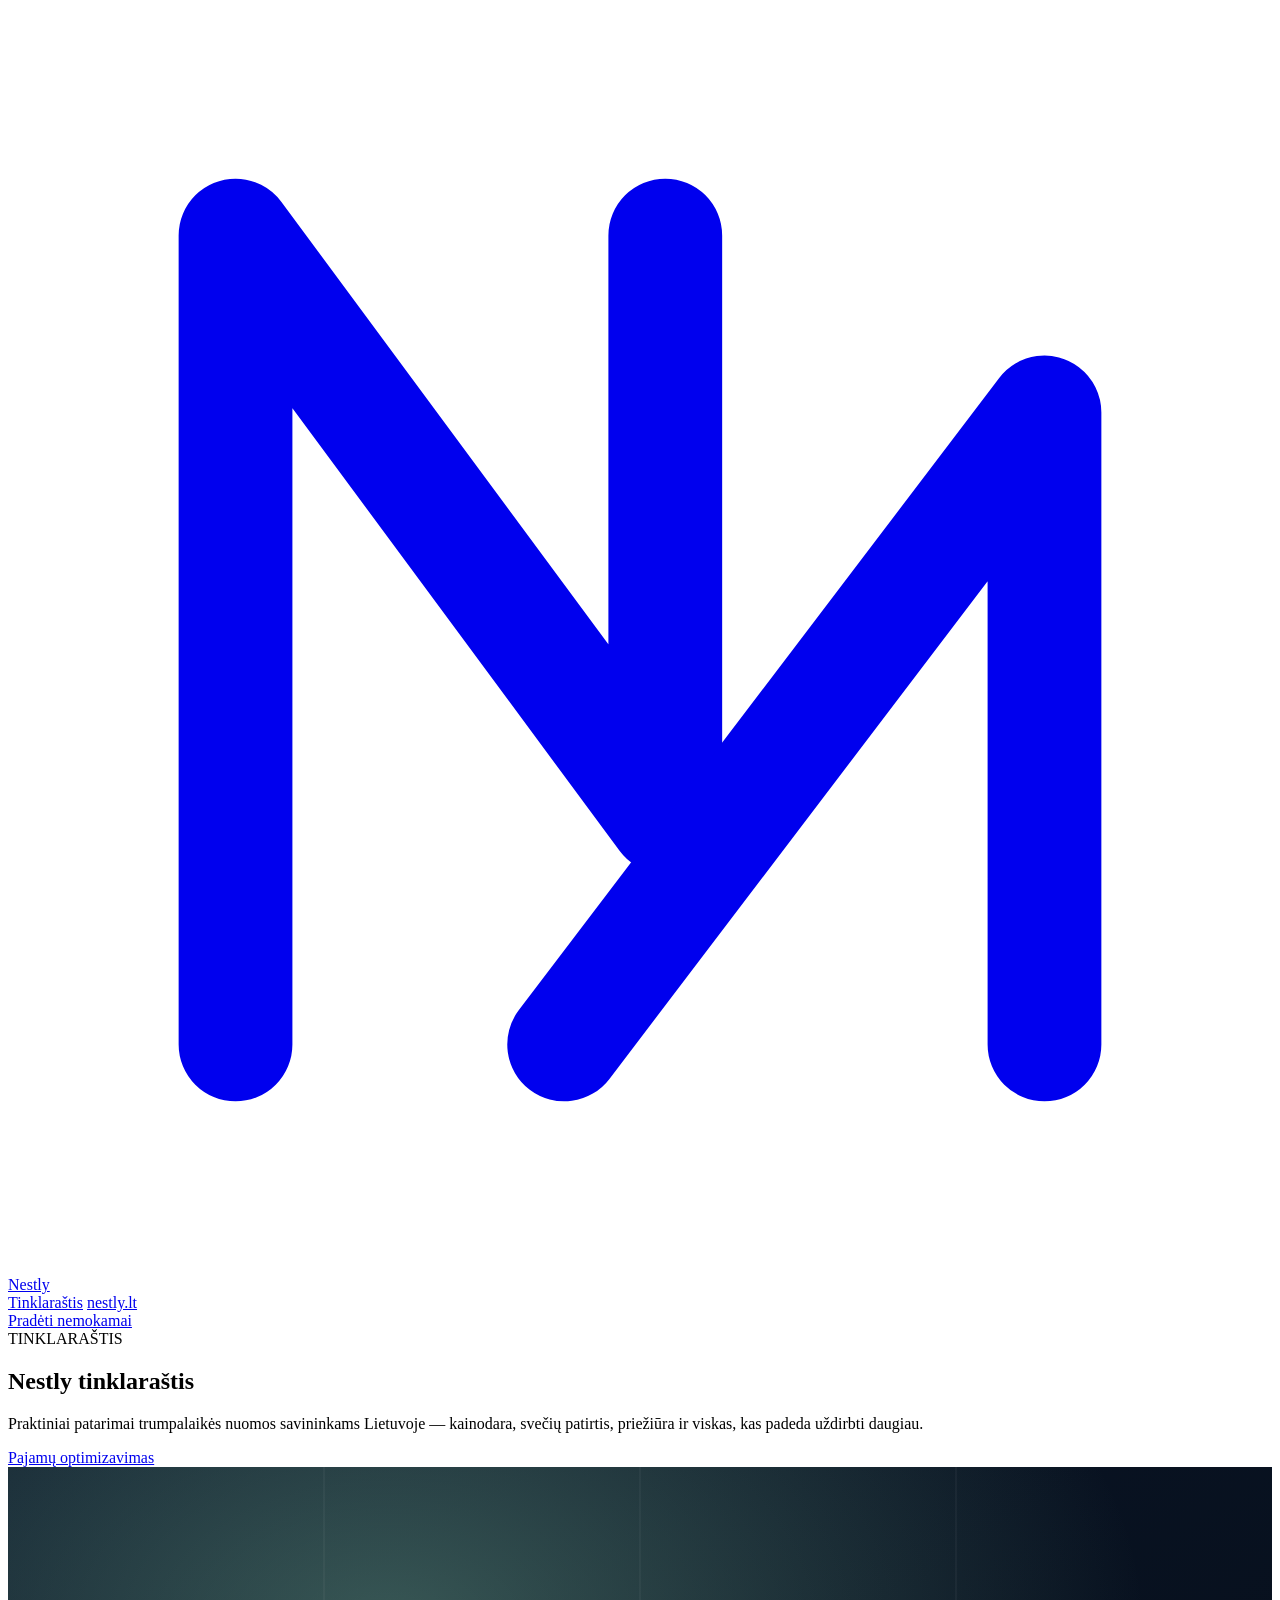
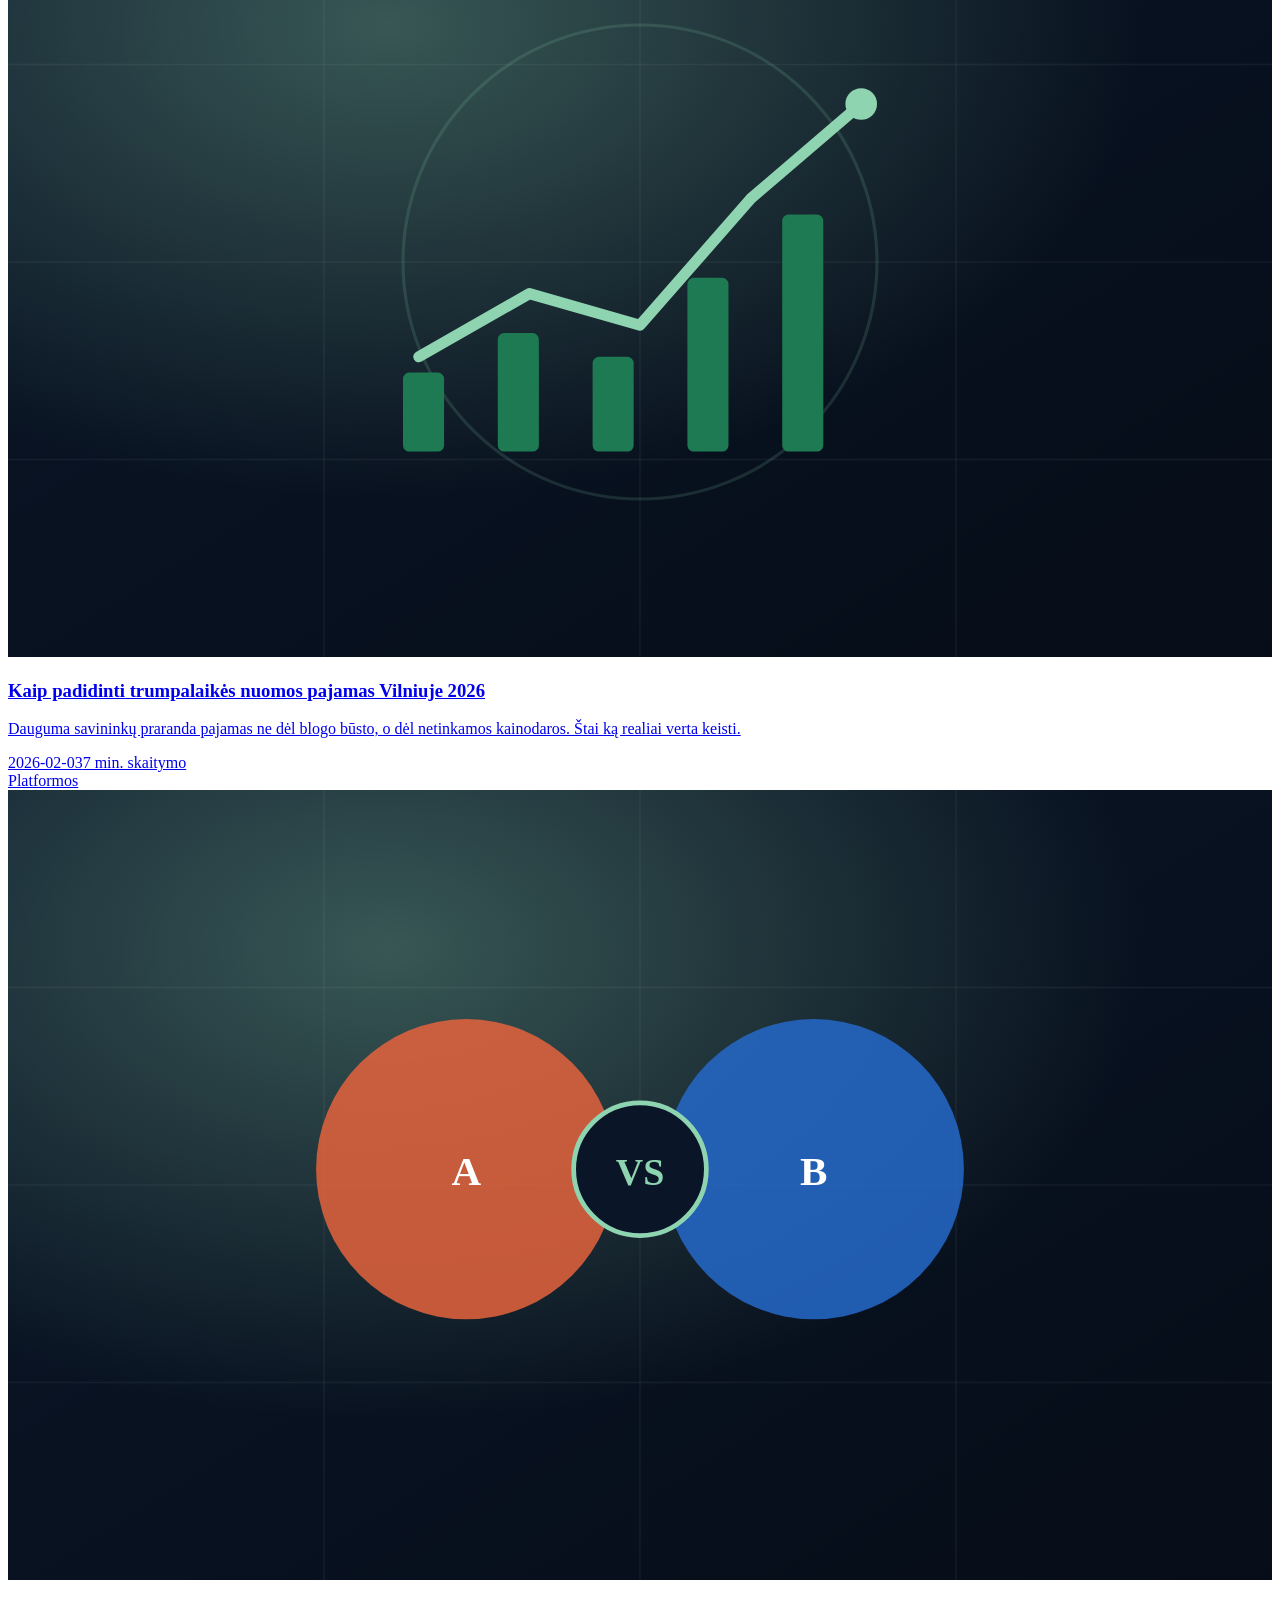
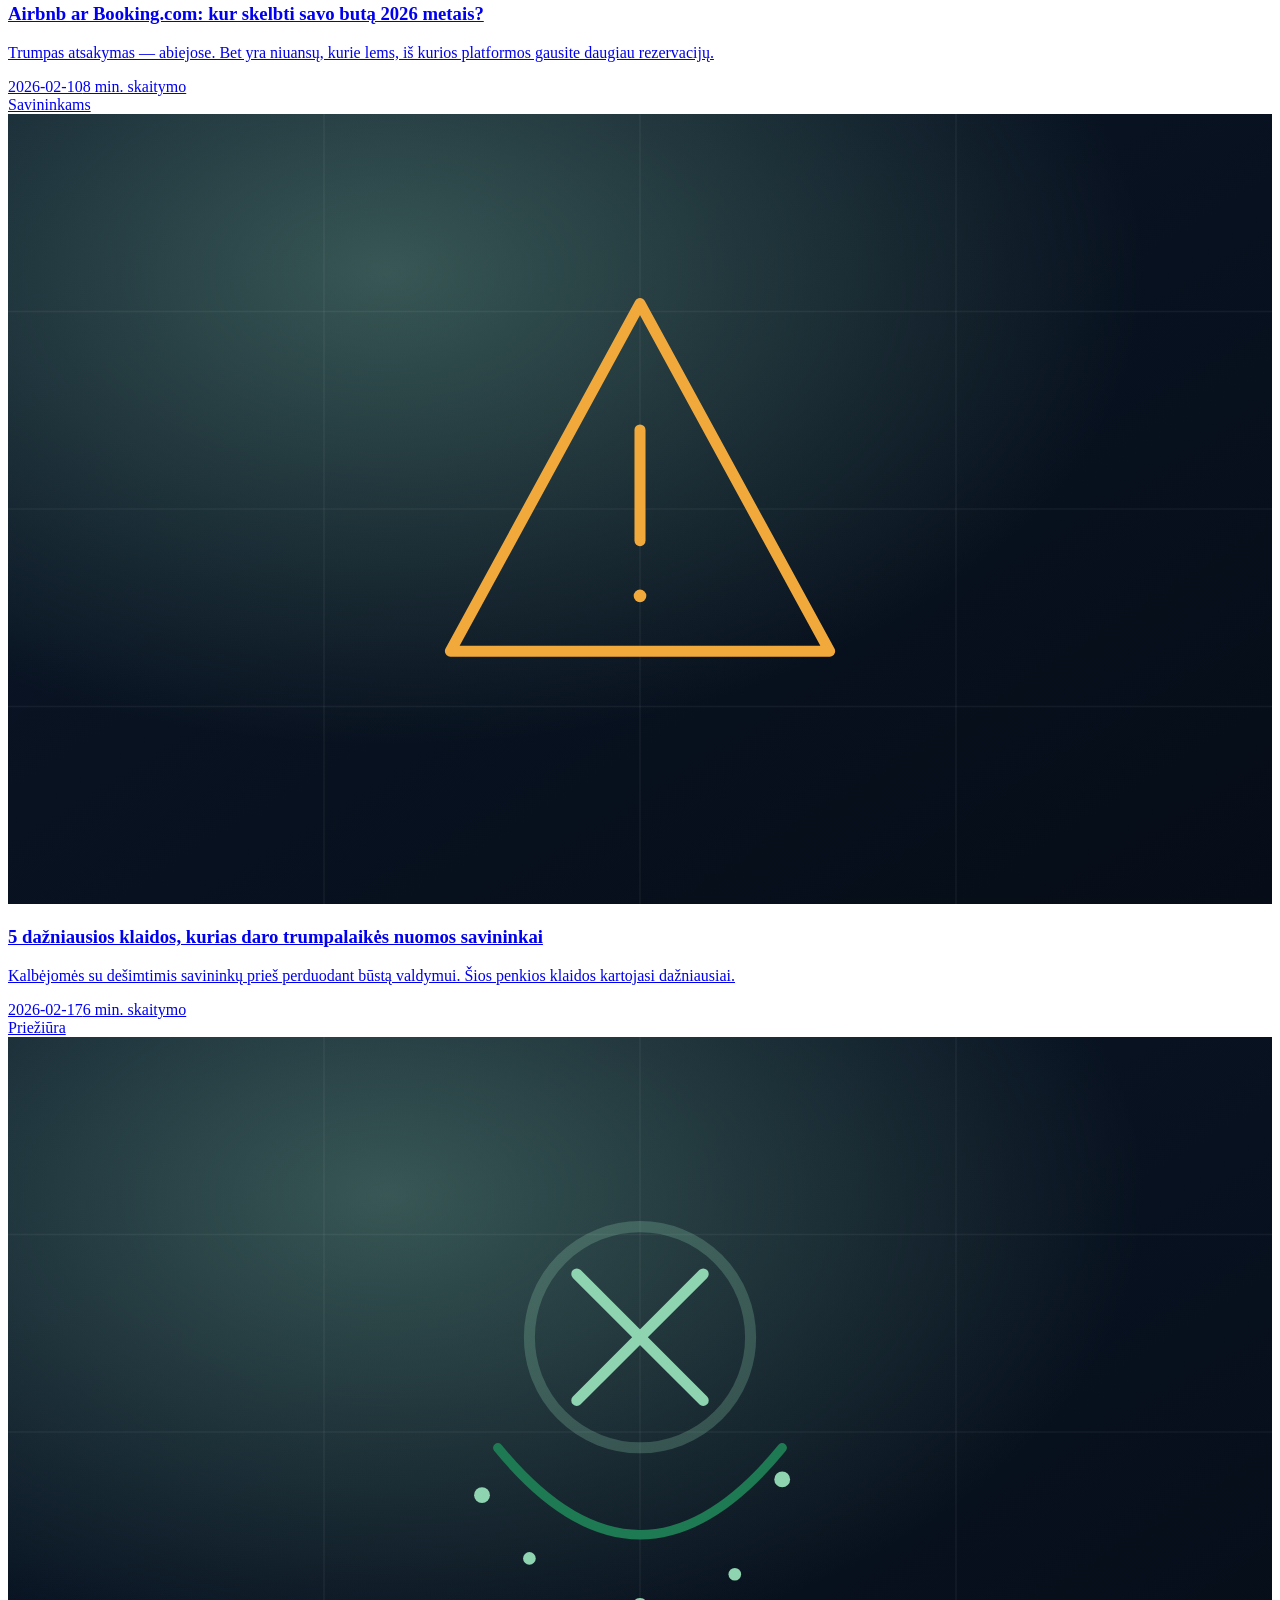
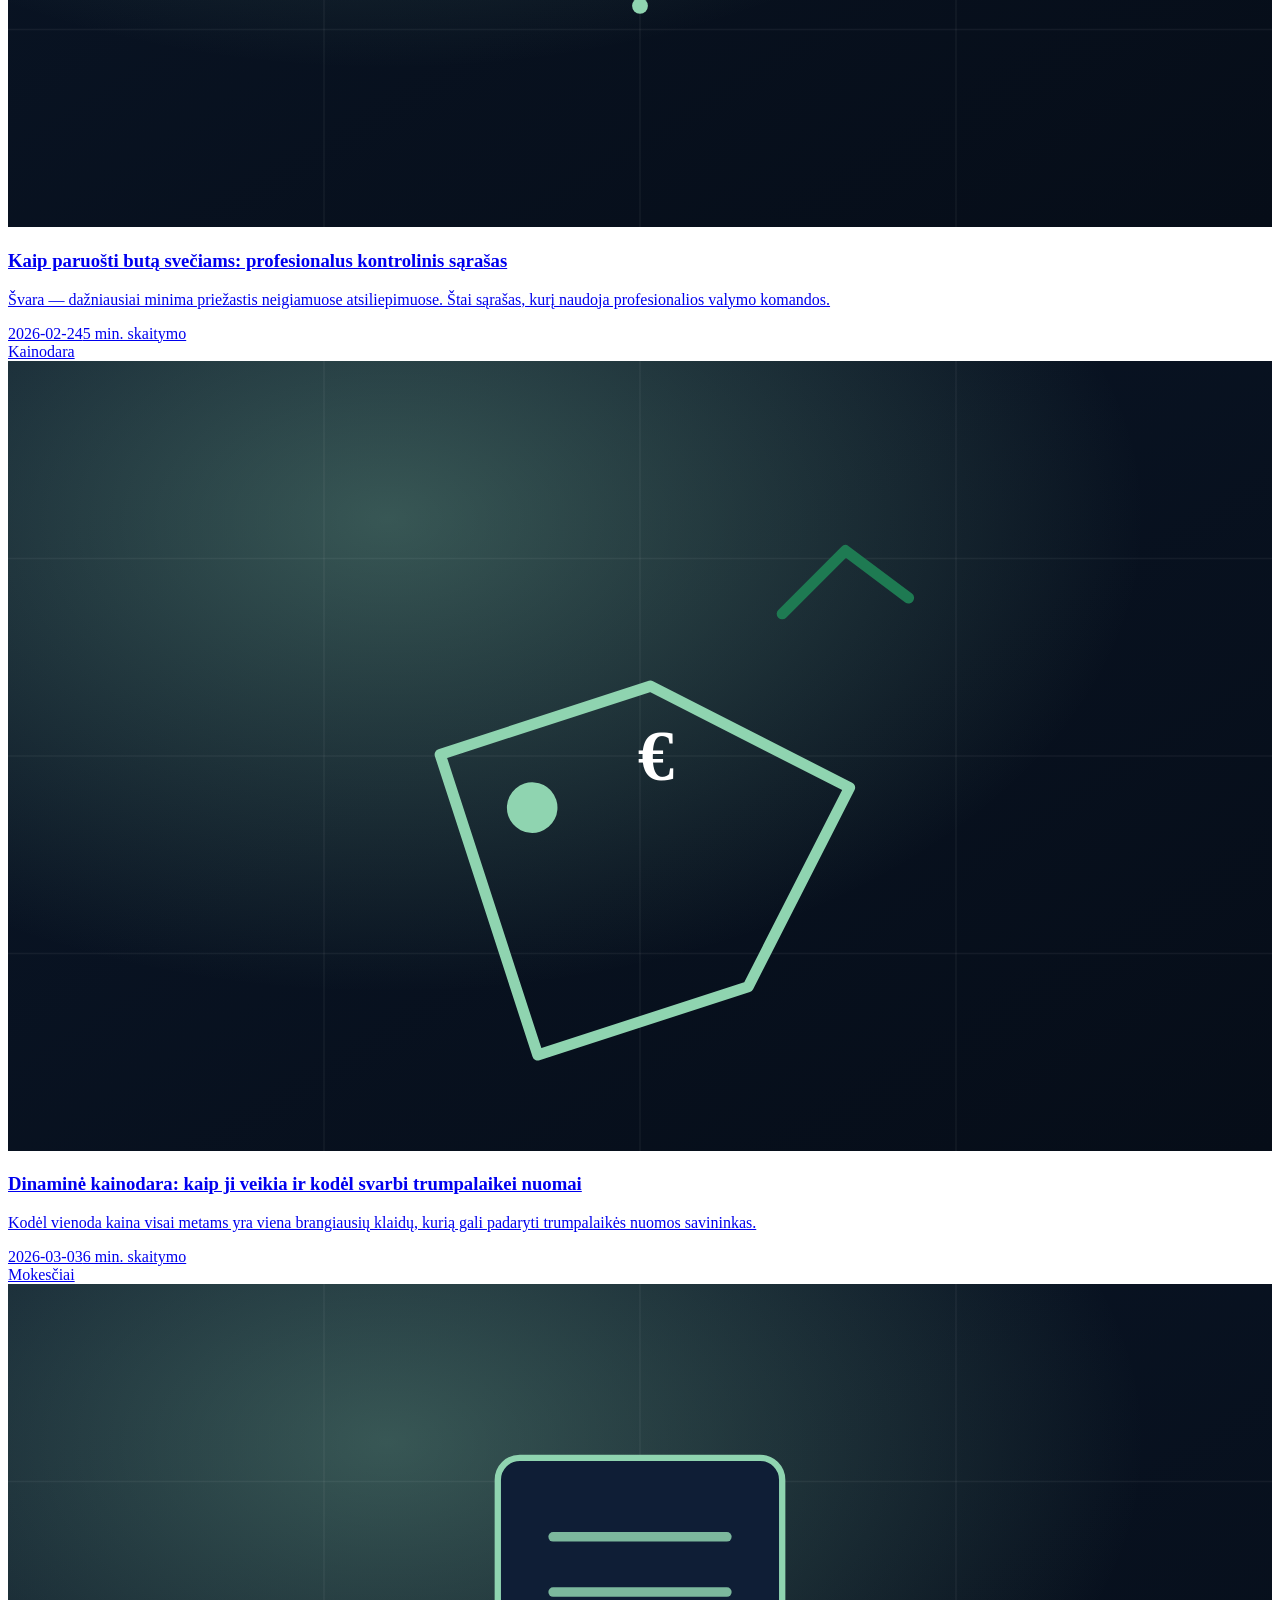
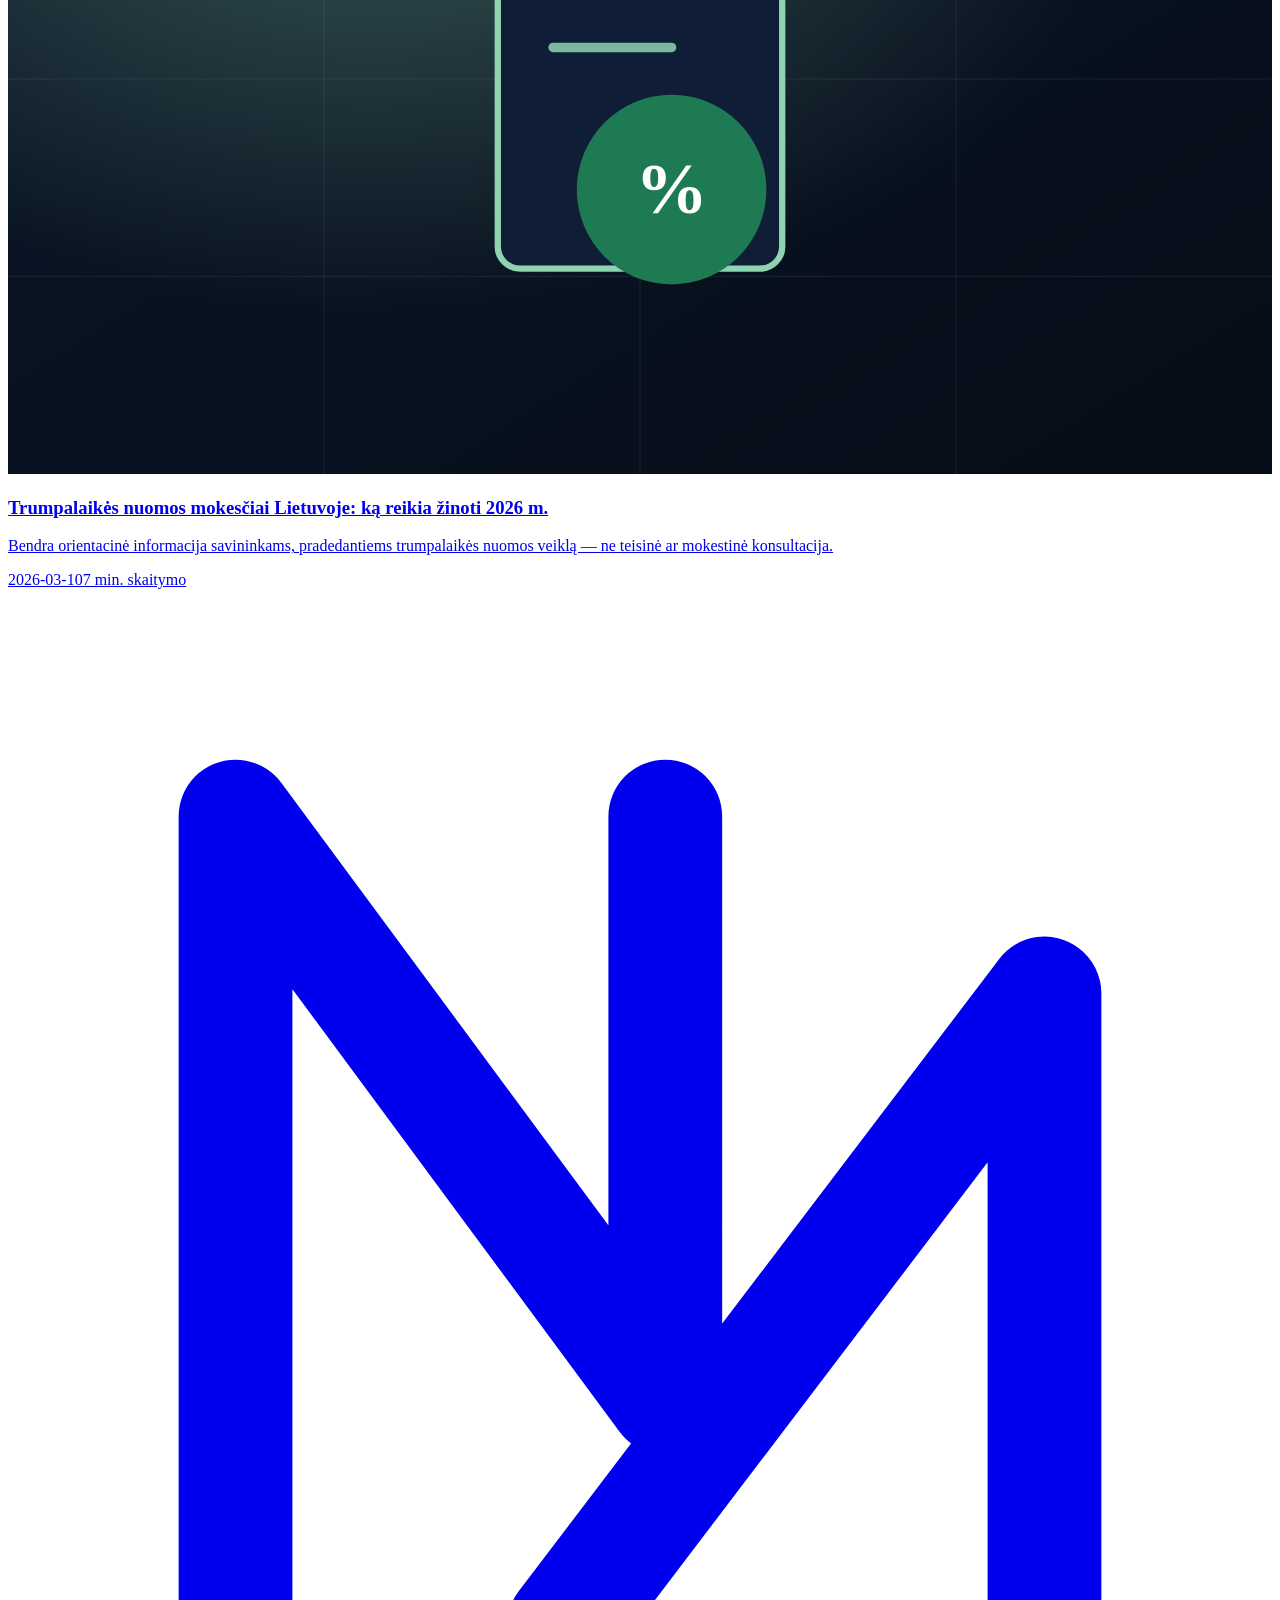
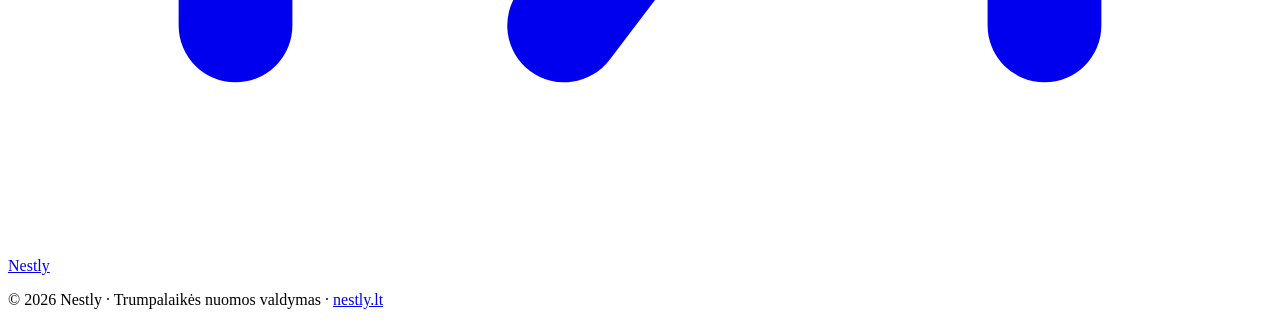
==== index.html @ 16876697 "Add files via upload" ====
<!DOCTYPE html>
<html lang="lt">
<head>
<meta charset="UTF-8">
<meta name="viewport" content="width=device-width, initial-scale=1.0">
<title>Nestly tinklaraštis — trumpalaikės nuomos valdymo patarimai</title>
<meta name="description" content="Praktiniai straipsniai apie trumpalaikės nuomos valdymą, kainodarą, svečių patirtį ir priežiūrą Lietuvoje.">
<link rel="canonical" href="https://nestly.lt/blog/">
<meta property="og:title" content="Nestly tinklaraštis — trumpalaikės nuomos valdymo patarimai">
<meta property="og:description" content="Praktiniai straipsniai apie trumpalaikės nuomos valdymą, kainodarą, svečių patirtį ir priežiūrą Lietuvoje.">
<meta property="og:type" content="article">
<link rel="preconnect" href="https://fonts.googleapis.com"><link href="https://fonts.googleapis.com/css2?family=Newsreader:ital,opsz,wght@0,6..72,400;0,6..72,500;0,6..72,600;0,6..72,700;1,6..72,500&family=Inter:wght@400;500;600;700;800&family=JetBrains+Mono:wght@500;600&display=swap" rel="stylesheet">
<link rel="stylesheet" href="assets/style.css">

</head>
<body>
<header id="siteHeader">
  <nav class="wrap">
    <a class="logo" href="index.html"><svg viewBox="0 0 100 100" xmlns="http://www.w3.org/2000/svg"><polyline points="18,82 18,18 52,64 52,18" fill="none" stroke="currentColor" stroke-width="9" stroke-linejoin="round" stroke-linecap="round"/><polyline points="44,82 82,32 82,82" fill="none" stroke="currentColor" stroke-width="9" stroke-linejoin="round" stroke-linecap="round"/></svg>Nestly</a>
    <div class="nav-links">
      <a href="index.html">Tinklaraštis</a>
      <a href="https://nestly.lt">nestly.lt</a>
    </div>
    <a class="btn btn-primary" href="https://nestly.lt">Pradėti nemokamai</a>
  </nav>
</header>

<section class="blog-hero">
  <div class="blob blob1"></div><div class="blob blob2"></div>
  <div class="wrap">
    <div class="eyebrow" style="justify-content:center;">TINKLARAŠTIS</div>
    <h1>Nestly tinklaraštis</h1>
    <p>Praktiniai patarimai trumpalaikės nuomos savininkams Lietuvoje — kainodara, svečių patirtis, priežiūra ir viskas, kas padeda uždirbti daugiau.</p>
  </div>
</section>
<section class="grid-section">
  <div class="wrap">
    <div class="blog-grid">
      <a class="card" href="articles/kaip-padidinti-nuomos-pajamas.html">
  <div class="thumb"><span class="cat">Pajamų optimizavimas</span><svg viewBox="0 0 800 500" xmlns="http://www.w3.org/2000/svg" preserveAspectRatio="xMidYMid slice">
  <defs>
    <linearGradient id="bg" x1="0" y1="0" x2="1" y2="1">
      <stop offset="0%" stop-color="#0A1628"/><stop offset="100%" stop-color="#060D18"/>
    </linearGradient>
    <radialGradient id="glow" cx="30%" cy="20%" r="60%">
      <stop offset="0%" stop-color="#8FD4B0" stop-opacity="0.35"/>
      <stop offset="100%" stop-color="#8FD4B0" stop-opacity="0"/>
    </radialGradient>
  </defs>
  <rect width="800" height="500" fill="url(#bg)"/>
  <rect width="800" height="500" fill="url(#glow)"/>
  <g stroke="#ffffff" stroke-opacity="0.05">
    <line x1="0" y1="125" x2="800" y2="125"/><line x1="0" y1="250" x2="800" y2="250"/><line x1="0" y1="375" x2="800" y2="375"/>
    <line x1="200" y1="0" x2="200" y2="500"/><line x1="400" y1="0" x2="400" y2="500"/><line x1="600" y1="0" x2="600" y2="500"/>
  </g>
  <g transform="translate(400,250)">
    
<circle r="150" fill="none" stroke="#8FD4B0" stroke-opacity="0.15" stroke-width="2"/>
<polyline points="-140,60 -70,20 0,40 70,-40 140,-100" fill="none" stroke="#8FD4B0" stroke-width="7" stroke-linecap="round" stroke-linejoin="round"/>
<circle cx="140" cy="-100" r="10" fill="#8FD4B0"/>
<g fill="#1E7A52">
  <rect x="-150" y="70" width="26" height="50" rx="4"/>
  <rect x="-90" y="45" width="26" height="75" rx="4"/>
  <rect x="-30" y="60" width="26" height="60" rx="4"/>
  <rect x="30" y="10" width="26" height="110" rx="4"/>
  <rect x="90" y="-30" width="26" height="150" rx="4"/>
</g>

  </g>
</svg></div>
  <div class="body">
    <h3>Kaip padidinti trumpalaikės nuomos pajamas Vilniuje 2026</h3>
    <p>Dauguma savininkų praranda pajamas ne dėl blogo būsto, o dėl netinkamos kainodaros. Štai ką realiai verta keisti.</p>
    <div class="meta"><span>2026-02-03</span><span class="dot"></span><span>7 min. skaitymo</span></div>
  </div>
</a>
<a class="card" href="articles/airbnb-vs-booking-com.html">
  <div class="thumb"><span class="cat">Platformos</span><svg viewBox="0 0 800 500" xmlns="http://www.w3.org/2000/svg" preserveAspectRatio="xMidYMid slice">
  <defs>
    <linearGradient id="bg" x1="0" y1="0" x2="1" y2="1">
      <stop offset="0%" stop-color="#0A1628"/><stop offset="100%" stop-color="#060D18"/>
    </linearGradient>
    <radialGradient id="glow" cx="30%" cy="20%" r="60%">
      <stop offset="0%" stop-color="#8FD4B0" stop-opacity="0.35"/>
      <stop offset="100%" stop-color="#8FD4B0" stop-opacity="0"/>
    </radialGradient>
  </defs>
  <rect width="800" height="500" fill="url(#bg)"/>
  <rect width="800" height="500" fill="url(#glow)"/>
  <g stroke="#ffffff" stroke-opacity="0.05">
    <line x1="0" y1="125" x2="800" y2="125"/><line x1="0" y1="250" x2="800" y2="250"/><line x1="0" y1="375" x2="800" y2="375"/>
    <line x1="200" y1="0" x2="200" y2="500"/><line x1="400" y1="0" x2="400" y2="500"/><line x1="600" y1="0" x2="600" y2="500"/>
  </g>
  <g transform="translate(400,250)">
    
<circle cx="-110" cy="-10" r="95" fill="#E4633D" opacity="0.85"/>
<circle cx="110" cy="-10" r="95" fill="#2569C9" opacity="0.85"/>
<circle cx="0" cy="-10" r="42" fill="#0A1628" stroke="#8FD4B0" stroke-width="3"/>
<text x="0" y="0" text-anchor="middle" font-family="Georgia,serif" font-size="24" font-weight="700" fill="#8FD4B0">VS</text>
<text x="-110" y="0" text-anchor="middle" font-family="Georgia,serif" font-size="26" font-weight="700" fill="#fff">A</text>
<text x="110" y="0" text-anchor="middle" font-family="Georgia,serif" font-size="26" font-weight="700" fill="#fff">B</text>

  </g>
</svg></div>
  <div class="body">
    <h3>Airbnb ar Booking.com: kur skelbti savo butą 2026 metais?</h3>
    <p>Trumpas atsakymas — abiejose. Bet yra niuansų, kurie lems, iš kurios platformos gausite daugiau rezervacijų.</p>
    <div class="meta"><span>2026-02-10</span><span class="dot"></span><span>8 min. skaitymo</span></div>
  </div>
</a>
<a class="card" href="articles/5-klaidos-savininkams.html">
  <div class="thumb"><span class="cat">Savininkams</span><svg viewBox="0 0 800 500" xmlns="http://www.w3.org/2000/svg" preserveAspectRatio="xMidYMid slice">
  <defs>
    <linearGradient id="bg" x1="0" y1="0" x2="1" y2="1">
      <stop offset="0%" stop-color="#0A1628"/><stop offset="100%" stop-color="#060D18"/>
    </linearGradient>
    <radialGradient id="glow" cx="30%" cy="20%" r="60%">
      <stop offset="0%" stop-color="#8FD4B0" stop-opacity="0.35"/>
      <stop offset="100%" stop-color="#8FD4B0" stop-opacity="0"/>
    </radialGradient>
  </defs>
  <rect width="800" height="500" fill="url(#bg)"/>
  <rect width="800" height="500" fill="url(#glow)"/>
  <g stroke="#ffffff" stroke-opacity="0.05">
    <line x1="0" y1="125" x2="800" y2="125"/><line x1="0" y1="250" x2="800" y2="250"/><line x1="0" y1="375" x2="800" y2="375"/>
    <line x1="200" y1="0" x2="200" y2="500"/><line x1="400" y1="0" x2="400" y2="500"/><line x1="600" y1="0" x2="600" y2="500"/>
  </g>
  <g transform="translate(400,250)">
    
<g fill="none" stroke="#F2A93B" stroke-width="7" stroke-linecap="round" stroke-linejoin="round">
  <path d="M0,-130 L120,90 L-120,90 Z"/>
  <line x1="0" y1="-50" x2="0" y2="20"/>
  <circle cx="0" cy="55" r="4" fill="#F2A93B" stroke="none"/>
</g>

  </g>
</svg></div>
  <div class="body">
    <h3>5 dažniausios klaidos, kurias daro trumpalaikės nuomos savininkai</h3>
    <p>Kalbėjomės su dešimtimis savininkų prieš perduodant būstą valdymui. Šios penkios klaidos kartojasi dažniausiai.</p>
    <div class="meta"><span>2026-02-17</span><span class="dot"></span><span>6 min. skaitymo</span></div>
  </div>
</a>
<a class="card" href="articles/kaip-paruosti-buta-sveciams.html">
  <div class="thumb"><span class="cat">Priežiūra</span><svg viewBox="0 0 800 500" xmlns="http://www.w3.org/2000/svg" preserveAspectRatio="xMidYMid slice">
  <defs>
    <linearGradient id="bg" x1="0" y1="0" x2="1" y2="1">
      <stop offset="0%" stop-color="#0A1628"/><stop offset="100%" stop-color="#060D18"/>
    </linearGradient>
    <radialGradient id="glow" cx="30%" cy="20%" r="60%">
      <stop offset="0%" stop-color="#8FD4B0" stop-opacity="0.35"/>
      <stop offset="100%" stop-color="#8FD4B0" stop-opacity="0"/>
    </radialGradient>
  </defs>
  <rect width="800" height="500" fill="url(#bg)"/>
  <rect width="800" height="500" fill="url(#glow)"/>
  <g stroke="#ffffff" stroke-opacity="0.05">
    <line x1="0" y1="125" x2="800" y2="125"/><line x1="0" y1="250" x2="800" y2="250"/><line x1="0" y1="375" x2="800" y2="375"/>
    <line x1="200" y1="0" x2="200" y2="500"/><line x1="400" y1="0" x2="400" y2="500"/><line x1="600" y1="0" x2="600" y2="500"/>
  </g>
  <g transform="translate(400,250)">
    
<g stroke="#8FD4B0" stroke-width="7" stroke-linecap="round" fill="none">
  <path d="M-40,-100 L40,-20" />
  <path d="M40,-100 L-40,-20" />
  <circle cx="0" cy="-60" r="70" stroke-opacity="0.25"/>
</g>
<g fill="#8FD4B0">
  <circle cx="-100" cy="40" r="5"/><circle cx="-70" cy="80" r="4"/>
  <circle cx="90" cy="30" r="5"/><circle cx="60" cy="90" r="4"/>
  <circle cx="0" cy="110" r="5"/>
</g>
<path d="M-90,10 Q0,120 90,10" stroke="#1E7A52" stroke-width="6" fill="none" stroke-linecap="round"/>

  </g>
</svg></div>
  <div class="body">
    <h3>Kaip paruošti butą svečiams: profesionalus kontrolinis sąrašas</h3>
    <p>Švara — dažniausiai minima priežastis neigiamuose atsiliepimuose. Štai sąrašas, kurį naudoja profesionalios valymo komandos.</p>
    <div class="meta"><span>2026-02-24</span><span class="dot"></span><span>5 min. skaitymo</span></div>
  </div>
</a>
<a class="card" href="articles/dinamine-kainodara-paaiskinta.html">
  <div class="thumb"><span class="cat">Kainodara</span><svg viewBox="0 0 800 500" xmlns="http://www.w3.org/2000/svg" preserveAspectRatio="xMidYMid slice">
  <defs>
    <linearGradient id="bg" x1="0" y1="0" x2="1" y2="1">
      <stop offset="0%" stop-color="#0A1628"/><stop offset="100%" stop-color="#060D18"/>
    </linearGradient>
    <radialGradient id="glow" cx="30%" cy="20%" r="60%">
      <stop offset="0%" stop-color="#8FD4B0" stop-opacity="0.35"/>
      <stop offset="100%" stop-color="#8FD4B0" stop-opacity="0"/>
    </radialGradient>
  </defs>
  <rect width="800" height="500" fill="url(#bg)"/>
  <rect width="800" height="500" fill="url(#glow)"/>
  <g stroke="#ffffff" stroke-opacity="0.05">
    <line x1="0" y1="125" x2="800" y2="125"/><line x1="0" y1="250" x2="800" y2="250"/><line x1="0" y1="375" x2="800" y2="375"/>
    <line x1="200" y1="0" x2="200" y2="500"/><line x1="400" y1="0" x2="400" y2="500"/><line x1="600" y1="0" x2="600" y2="500"/>
  </g>
  <g transform="translate(400,250)">
    
<g transform="rotate(-18)">
  <path d="M-120,-40 L20,-40 L120,60 L20,160 L-120,160 Z" fill="none" stroke="#8FD4B0" stroke-width="7" stroke-linejoin="round"/>
  <circle cx="-75" cy="10" r="16" fill="#8FD4B0"/>
</g>
<text x="10" y="15" text-anchor="middle" font-family="Georgia,serif" font-size="46" font-weight="700" fill="#fff">€</text>
<polyline points="90,-90 130,-130 170,-100" fill="none" stroke="#1E7A52" stroke-width="7" stroke-linecap="round" stroke-linejoin="round"/>

  </g>
</svg></div>
  <div class="body">
    <h3>Dinaminė kainodara: kaip ji veikia ir kodėl svarbi trumpalaikei nuomai</h3>
    <p>Kodėl vienoda kaina visai metams yra viena brangiausių klaidų, kurią gali padaryti trumpalaikės nuomos savininkas.</p>
    <div class="meta"><span>2026-03-03</span><span class="dot"></span><span>6 min. skaitymo</span></div>
  </div>
</a>
<a class="card" href="articles/trumpalaikes-nuomos-mokesciai-lietuvoje.html">
  <div class="thumb"><span class="cat">Mokesčiai</span><svg viewBox="0 0 800 500" xmlns="http://www.w3.org/2000/svg" preserveAspectRatio="xMidYMid slice">
  <defs>
    <linearGradient id="bg" x1="0" y1="0" x2="1" y2="1">
      <stop offset="0%" stop-color="#0A1628"/><stop offset="100%" stop-color="#060D18"/>
    </linearGradient>
    <radialGradient id="glow" cx="30%" cy="20%" r="60%">
      <stop offset="0%" stop-color="#8FD4B0" stop-opacity="0.35"/>
      <stop offset="100%" stop-color="#8FD4B0" stop-opacity="0"/>
    </radialGradient>
  </defs>
  <rect width="800" height="500" fill="url(#bg)"/>
  <rect width="800" height="500" fill="url(#glow)"/>
  <g stroke="#ffffff" stroke-opacity="0.05">
    <line x1="0" y1="125" x2="800" y2="125"/><line x1="0" y1="250" x2="800" y2="250"/><line x1="0" y1="375" x2="800" y2="375"/>
    <line x1="200" y1="0" x2="200" y2="500"/><line x1="400" y1="0" x2="400" y2="500"/><line x1="600" y1="0" x2="600" y2="500"/>
  </g>
  <g transform="translate(400,250)">
    
<rect x="-90" y="-140" width="180" height="260" rx="14" fill="#0F1E36" stroke="#8FD4B0" stroke-width="4"/>
<g stroke="#8FD4B0" stroke-width="6" stroke-linecap="round" opacity="0.85">
  <line x1="-55" y1="-90" x2="55" y2="-90"/>
  <line x1="-55" y1="-55" x2="55" y2="-55"/>
  <line x1="-55" y1="-20" x2="20" y2="-20"/>
</g>
<circle cx="20" cy="70" r="60" fill="#1E7A52"/>
<text x="20" y="85" text-anchor="middle" font-family="Georgia,serif" font-size="46" font-weight="700" fill="#fff">%</text>

  </g>
</svg></div>
  <div class="body">
    <h3>Trumpalaikės nuomos mokesčiai Lietuvoje: ką reikia žinoti 2026 m.</h3>
    <p>Bendra orientacinė informacija savininkams, pradedantiems trumpalaikės nuomos veiklą — ne teisinė ar mokestinė konsultacija.</p>
    <div class="meta"><span>2026-03-10</span><span class="dot"></span><span>7 min. skaitymo</span></div>
  </div>
</a>
    </div>
  </div>
</section>

<footer>
  <div class="wrap">
    <a class="flogo" href="index.html"><svg viewBox="0 0 100 100" xmlns="http://www.w3.org/2000/svg"><polyline points="18,82 18,18 52,64 52,18" fill="none" stroke="currentColor" stroke-width="9" stroke-linejoin="round" stroke-linecap="round"/><polyline points="44,82 82,32 82,82" fill="none" stroke="currentColor" stroke-width="9" stroke-linejoin="round" stroke-linecap="round"/></svg>Nestly</a>
    <p>© 2026 Nestly · Trumpalaikės nuomos valdymas · <a href="https://nestly.lt">nestly.lt</a></p>
  </div>
</footer>
<script src="assets/script.js"></script>
</body>
</html>
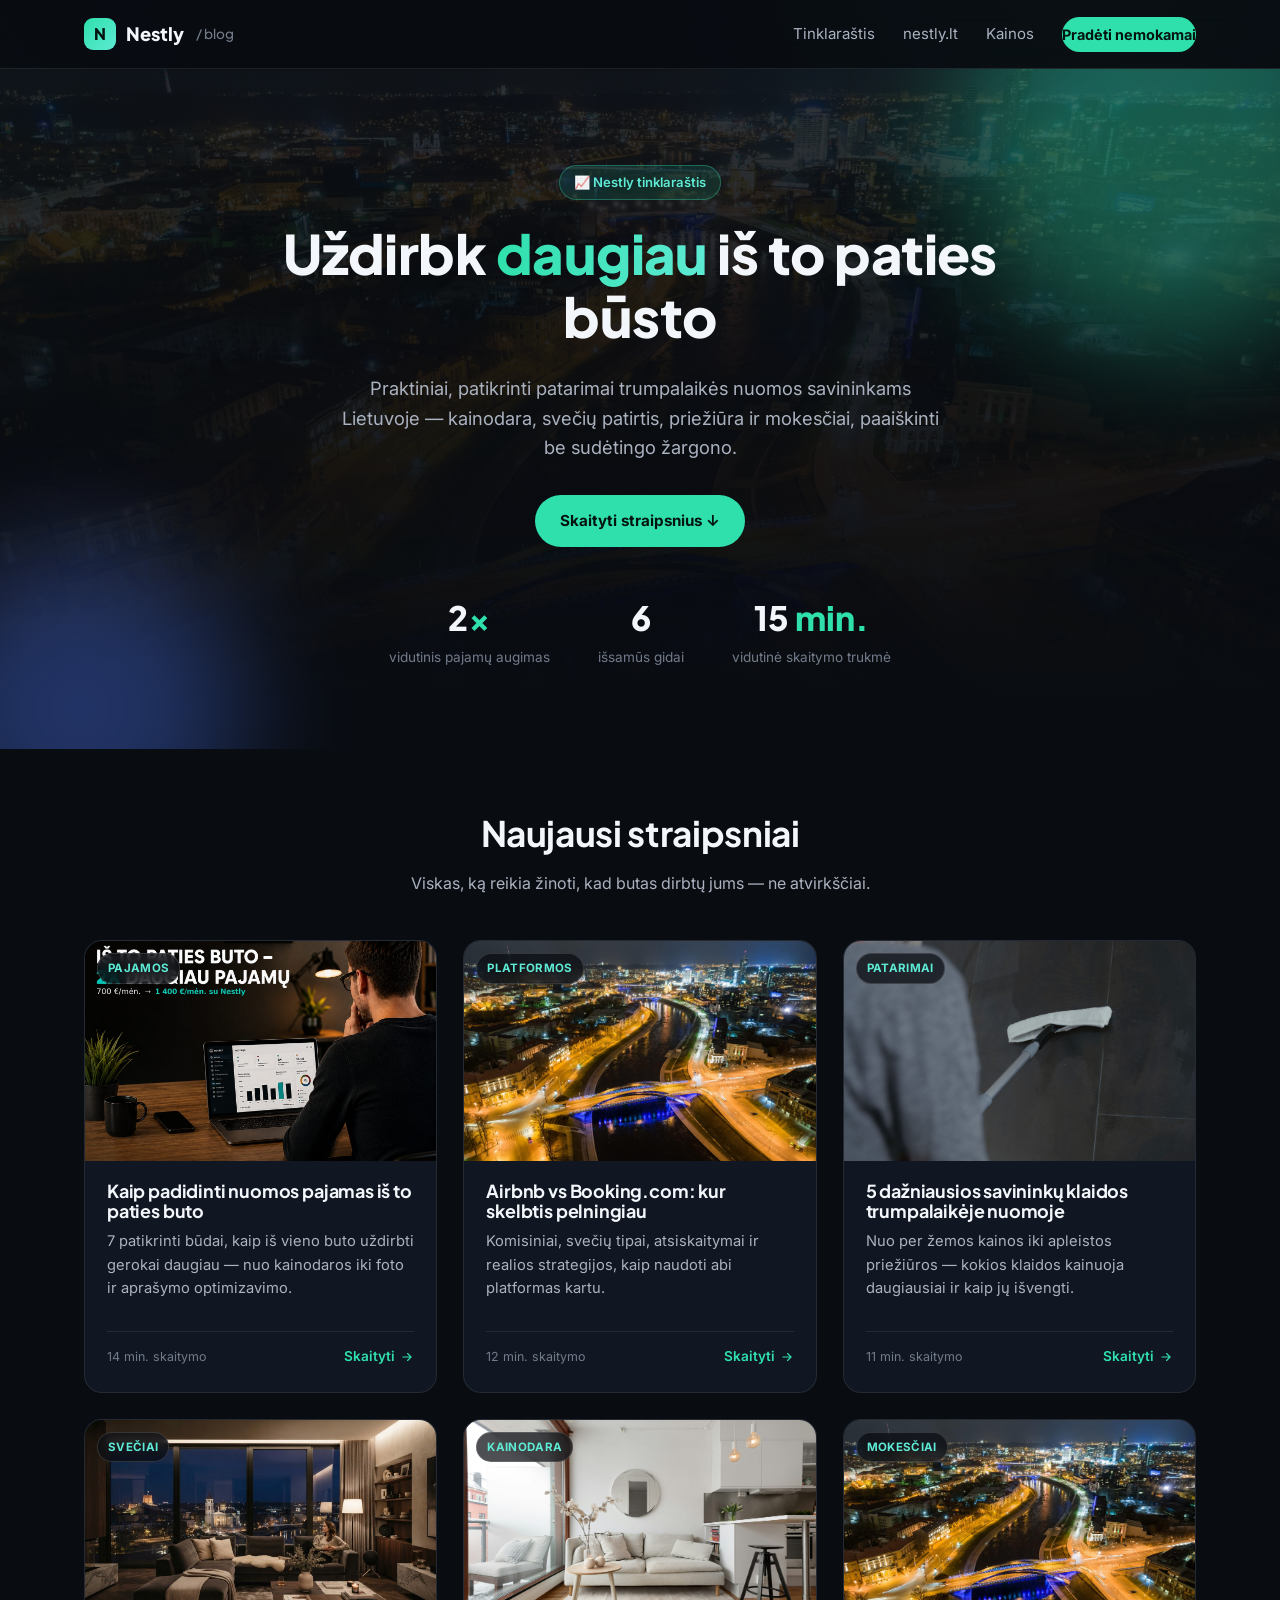
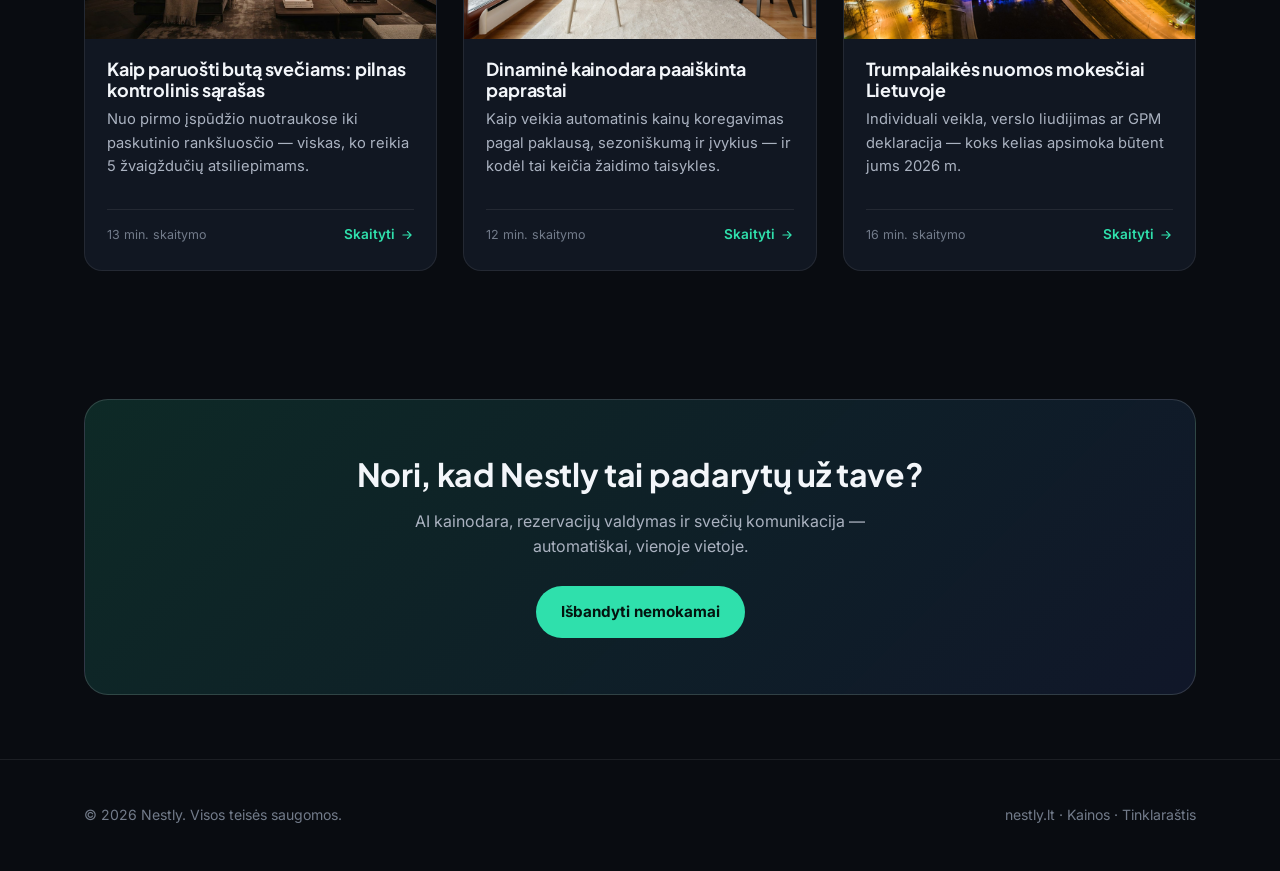
==== commit 6ec4fe3f: "Add files via upload" ====
--- a/index.html
+++ b/index.html
@@ -1,265 +1,168 @@
 <!DOCTYPE html>
-<html lang="lt">
+<html lang="lt" class="no-js">
 <head>
 <meta charset="UTF-8">
+<script>document.documentElement.classList.remove('no-js')</script>
 <meta name="viewport" content="width=device-width, initial-scale=1.0">
 <title>Nestly tinklaraštis — trumpalaikės nuomos valdymo patarimai</title>
-<meta name="description" content="Praktiniai straipsniai apie trumpalaikės nuomos valdymą, kainodarą, svečių patirtį ir priežiūrą Lietuvoje.">
+<meta name="description" content="Praktiniai patarimai trumpalaikės nuomos savininkams Lietuvoje — kainodara, svečių patirtis, priežiūra, mokesčiai ir viskas, kas padeda uždirbti daugiau iš to paties būsto.">
 <link rel="canonical" href="https://nestly.lt/blog/">
+<meta name="robots" content="index, follow">
+
+<!-- Open Graph -->
+<meta property="og:type" content="website">
+<meta property="og:site_name" content="Nestly">
 <meta property="og:title" content="Nestly tinklaraštis — trumpalaikės nuomos valdymo patarimai">
-<meta property="og:description" content="Praktiniai straipsniai apie trumpalaikės nuomos valdymą, kainodarą, svečių patirtį ir priežiūrą Lietuvoje.">
-<meta property="og:type" content="article">
-<link rel="preconnect" href="https://fonts.googleapis.com"><link href="https://fonts.googleapis.com/css2?family=Newsreader:ital,opsz,wght@0,6..72,400;0,6..72,500;0,6..72,600;0,6..72,700;1,6..72,500&family=Inter:wght@400;500;600;700;800&family=JetBrains+Mono:wght@500;600&display=swap" rel="stylesheet">
+<meta property="og:description" content="Praktiniai patarimai trumpalaikės nuomos savininkams Lietuvoje — kainodara, svečių patirtis, priežiūra ir mokesčiai.">
+<meta property="og:url" content="https://nestly.lt/blog/">
+<meta property="og:image" content="https://nestly.lt/blog/assets/images/cover-pajamos-dashboard.jpg">
+<meta name="twitter:card" content="summary_large_image">
+<meta name="twitter:title" content="Nestly tinklaraštis — trumpalaikės nuomos valdymo patarimai">
+<meta name="twitter:description" content="Praktiniai patarimai trumpalaikės nuomos savininkams Lietuvoje.">
+<meta name="twitter:image" content="https://nestly.lt/blog/assets/images/cover-pajamos-dashboard.jpg">
+
 <link rel="stylesheet" href="assets/style.css">
-
+<script type="application/ld+json">
+{
+  "@context": "https://schema.org",
+  "@type": "Blog",
+  "name": "Nestly tinklaraštis",
+  "url": "https://nestly.lt/blog/",
+  "description": "Praktiniai patarimai trumpalaikės nuomos savininkams Lietuvoje.",
+  "publisher": {
+    "@type": "Organization",
+    "name": "Nestly",
+    "url": "https://nestly.lt/"
+  },
+  "blogPost": [
+    {"@type":"BlogPosting","headline":"Kaip padidinti nuomos pajamas iš to paties buto","url":"https://nestly.lt/blog/articles/kaip-padidinti-nuomos-pajamas.html"},
+    {"@type":"BlogPosting","headline":"Airbnb vs Booking.com: kur skelbtis pelningiau","url":"https://nestly.lt/blog/articles/airbnb-vs-booking-com.html"},
+    {"@type":"BlogPosting","headline":"5 dažniausios savininkų klaidos trumpalaikėje nuomoje","url":"https://nestly.lt/blog/articles/5-klaidos-savininkams.html"},
+    {"@type":"BlogPosting","headline":"Kaip paruošti butą svečiams: pilnas kontrolinis sąrašas","url":"https://nestly.lt/blog/articles/kaip-paruosti-buta-sveciams.html"},
+    {"@type":"BlogPosting","headline":"Dinaminė kainodara paaiškinta paprastai","url":"https://nestly.lt/blog/articles/dinamine-kainodara-paaiskinta.html"},
+    {"@type":"BlogPosting","headline":"Trumpalaikės nuomos mokesčiai Lietuvoje","url":"https://nestly.lt/blog/articles/trumpalaikes-nuomos-mokesciai-lietuvoje.html"}
+  ]
+}
+</script>
 </head>
 <body>
-<header id="siteHeader">
-  <nav class="wrap">
-    <a class="logo" href="index.html"><svg viewBox="0 0 100 100" xmlns="http://www.w3.org/2000/svg"><polyline points="18,82 18,18 52,64 52,18" fill="none" stroke="currentColor" stroke-width="9" stroke-linejoin="round" stroke-linecap="round"/><polyline points="44,82 82,32 82,82" fill="none" stroke="currentColor" stroke-width="9" stroke-linejoin="round" stroke-linecap="round"/></svg>Nestly</a>
+<div class="progress-bar"></div>
+
+<header class="site">
+  <nav class="nav">
+    <a class="brand" href="index.html"><span class="mark">N</span> Nestly <span style="color:var(--text-dimmer);font-weight:500;font-size:.85rem;margin-left:2px">/ blog</span></a>
     <div class="nav-links">
       <a href="index.html">Tinklaraštis</a>
-      <a href="https://nestly.lt">nestly.lt</a>
+      <a href="https://nestly.lt/">nestly.lt</a>
+      <a href="https://nestly.lt/pricing">Kainos</a>
+      <a class="nav-cta" href="https://nestly.lt/">Pradėti nemokamai</a>
     </div>
-    <a class="btn btn-primary" href="https://nestly.lt">Pradėti nemokamai</a>
+    <button class="burger" aria-label="Meniu">☰</button>
   </nav>
 </header>
 
-<section class="blog-hero">
-  <div class="blob blob1"></div><div class="blob blob2"></div>
-  <div class="wrap">
-    <div class="eyebrow" style="justify-content:center;">TINKLARAŠTIS</div>
-    <h1>Nestly tinklaraštis</h1>
-    <p>Praktiniai patarimai trumpalaikės nuomos savininkams Lietuvoje — kainodara, svečių patirtis, priežiūra ir viskas, kas padeda uždirbti daugiau.</p>
-  </div>
-</section>
-<section class="grid-section">
-  <div class="wrap">
-    <div class="blog-grid">
-      <a class="card" href="articles/kaip-padidinti-nuomos-pajamas.html">
-  <div class="thumb"><span class="cat">Pajamų optimizavimas</span><svg viewBox="0 0 800 500" xmlns="http://www.w3.org/2000/svg" preserveAspectRatio="xMidYMid slice">
-  <defs>
-    <linearGradient id="bg" x1="0" y1="0" x2="1" y2="1">
-      <stop offset="0%" stop-color="#0A1628"/><stop offset="100%" stop-color="#060D18"/>
-    </linearGradient>
-    <radialGradient id="glow" cx="30%" cy="20%" r="60%">
-      <stop offset="0%" stop-color="#8FD4B0" stop-opacity="0.35"/>
-      <stop offset="100%" stop-color="#8FD4B0" stop-opacity="0"/>
-    </radialGradient>
-  </defs>
-  <rect width="800" height="500" fill="url(#bg)"/>
-  <rect width="800" height="500" fill="url(#glow)"/>
-  <g stroke="#ffffff" stroke-opacity="0.05">
-    <line x1="0" y1="125" x2="800" y2="125"/><line x1="0" y1="250" x2="800" y2="250"/><line x1="0" y1="375" x2="800" y2="375"/>
-    <line x1="200" y1="0" x2="200" y2="500"/><line x1="400" y1="0" x2="400" y2="500"/><line x1="600" y1="0" x2="600" y2="500"/>
-  </g>
-  <g transform="translate(400,250)">
-    
-<circle r="150" fill="none" stroke="#8FD4B0" stroke-opacity="0.15" stroke-width="2"/>
-<polyline points="-140,60 -70,20 0,40 70,-40 140,-100" fill="none" stroke="#8FD4B0" stroke-width="7" stroke-linecap="round" stroke-linejoin="round"/>
-<circle cx="140" cy="-100" r="10" fill="#8FD4B0"/>
-<g fill="#1E7A52">
-  <rect x="-150" y="70" width="26" height="50" rx="4"/>
-  <rect x="-90" y="45" width="26" height="75" rx="4"/>
-  <rect x="-30" y="60" width="26" height="60" rx="4"/>
-  <rect x="30" y="10" width="26" height="110" rx="4"/>
-  <rect x="90" y="-30" width="26" height="150" rx="4"/>
-</g>
+<section class="hero">
+  <div class="hero-bg"><img src="assets/images/cover-vilnius-aerial.jpg" alt="Vilniaus panorama naktį" loading="eager"></div>
+  <div class="blob blob-1"></div>
+  <div class="blob blob-2"></div>
+  <div class="container hero-inner">
+    <span class="eyebrow">📈 Nestly tinklaraštis</span>
+    <h1>Uždirbk <span class="accent">daugiau</span> iš to paties būsto</h1>
+    <p class="lead">Praktiniai, patikrinti patarimai trumpalaikės nuomos savininkams Lietuvoje — kainodara, svečių patirtis, priežiūra ir mokesčiai, paaiškinti be sudėtingo žargono.</p>
+    <a href="#straipsniai" class="btn btn-primary">Skaityti straipsnius ↓</a>
 
-  </g>
-</svg></div>
-  <div class="body">
-    <h3>Kaip padidinti trumpalaikės nuomos pajamas Vilniuje 2026</h3>
-    <p>Dauguma savininkų praranda pajamas ne dėl blogo būsto, o dėl netinkamos kainodaros. Štai ką realiai verta keisti.</p>
-    <div class="meta"><span>2026-02-03</span><span class="dot"></span><span>7 min. skaitymo</span></div>
-  </div>
-</a>
-<a class="card" href="articles/airbnb-vs-booking-com.html">
-  <div class="thumb"><span class="cat">Platformos</span><svg viewBox="0 0 800 500" xmlns="http://www.w3.org/2000/svg" preserveAspectRatio="xMidYMid slice">
-  <defs>
-    <linearGradient id="bg" x1="0" y1="0" x2="1" y2="1">
-      <stop offset="0%" stop-color="#0A1628"/><stop offset="100%" stop-color="#060D18"/>
-    </linearGradient>
-    <radialGradient id="glow" cx="30%" cy="20%" r="60%">
-      <stop offset="0%" stop-color="#8FD4B0" stop-opacity="0.35"/>
-      <stop offset="100%" stop-color="#8FD4B0" stop-opacity="0"/>
-    </radialGradient>
-  </defs>
-  <rect width="800" height="500" fill="url(#bg)"/>
-  <rect width="800" height="500" fill="url(#glow)"/>
-  <g stroke="#ffffff" stroke-opacity="0.05">
-    <line x1="0" y1="125" x2="800" y2="125"/><line x1="0" y1="250" x2="800" y2="250"/><line x1="0" y1="375" x2="800" y2="375"/>
-    <line x1="200" y1="0" x2="200" y2="500"/><line x1="400" y1="0" x2="400" y2="500"/><line x1="600" y1="0" x2="600" y2="500"/>
-  </g>
-  <g transform="translate(400,250)">
-    
-<circle cx="-110" cy="-10" r="95" fill="#E4633D" opacity="0.85"/>
-<circle cx="110" cy="-10" r="95" fill="#2569C9" opacity="0.85"/>
-<circle cx="0" cy="-10" r="42" fill="#0A1628" stroke="#8FD4B0" stroke-width="3"/>
-<text x="0" y="0" text-anchor="middle" font-family="Georgia,serif" font-size="24" font-weight="700" fill="#8FD4B0">VS</text>
-<text x="-110" y="0" text-anchor="middle" font-family="Georgia,serif" font-size="26" font-weight="700" fill="#fff">A</text>
-<text x="110" y="0" text-anchor="middle" font-family="Georgia,serif" font-size="26" font-weight="700" fill="#fff">B</text>
-
-  </g>
-</svg></div>
-  <div class="body">
-    <h3>Airbnb ar Booking.com: kur skelbti savo butą 2026 metais?</h3>
-    <p>Trumpas atsakymas — abiejose. Bet yra niuansų, kurie lems, iš kurios platformos gausite daugiau rezervacijų.</p>
-    <div class="meta"><span>2026-02-10</span><span class="dot"></span><span>8 min. skaitymo</span></div>
-  </div>
-</a>
-<a class="card" href="articles/5-klaidos-savininkams.html">
-  <div class="thumb"><span class="cat">Savininkams</span><svg viewBox="0 0 800 500" xmlns="http://www.w3.org/2000/svg" preserveAspectRatio="xMidYMid slice">
-  <defs>
-    <linearGradient id="bg" x1="0" y1="0" x2="1" y2="1">
-      <stop offset="0%" stop-color="#0A1628"/><stop offset="100%" stop-color="#060D18"/>
-    </linearGradient>
-    <radialGradient id="glow" cx="30%" cy="20%" r="60%">
-      <stop offset="0%" stop-color="#8FD4B0" stop-opacity="0.35"/>
-      <stop offset="100%" stop-color="#8FD4B0" stop-opacity="0"/>
-    </radialGradient>
-  </defs>
-  <rect width="800" height="500" fill="url(#bg)"/>
-  <rect width="800" height="500" fill="url(#glow)"/>
-  <g stroke="#ffffff" stroke-opacity="0.05">
-    <line x1="0" y1="125" x2="800" y2="125"/><line x1="0" y1="250" x2="800" y2="250"/><line x1="0" y1="375" x2="800" y2="375"/>
-    <line x1="200" y1="0" x2="200" y2="500"/><line x1="400" y1="0" x2="400" y2="500"/><line x1="600" y1="0" x2="600" y2="500"/>
-  </g>
-  <g transform="translate(400,250)">
-    
-<g fill="none" stroke="#F2A93B" stroke-width="7" stroke-linecap="round" stroke-linejoin="round">
-  <path d="M0,-130 L120,90 L-120,90 Z"/>
-  <line x1="0" y1="-50" x2="0" y2="20"/>
-  <circle cx="0" cy="55" r="4" fill="#F2A93B" stroke="none"/>
-</g>
-
-  </g>
-</svg></div>
-  <div class="body">
-    <h3>5 dažniausios klaidos, kurias daro trumpalaikės nuomos savininkai</h3>
-    <p>Kalbėjomės su dešimtimis savininkų prieš perduodant būstą valdymui. Šios penkios klaidos kartojasi dažniausiai.</p>
-    <div class="meta"><span>2026-02-17</span><span class="dot"></span><span>6 min. skaitymo</span></div>
-  </div>
-</a>
-<a class="card" href="articles/kaip-paruosti-buta-sveciams.html">
-  <div class="thumb"><span class="cat">Priežiūra</span><svg viewBox="0 0 800 500" xmlns="http://www.w3.org/2000/svg" preserveAspectRatio="xMidYMid slice">
-  <defs>
-    <linearGradient id="bg" x1="0" y1="0" x2="1" y2="1">
-      <stop offset="0%" stop-color="#0A1628"/><stop offset="100%" stop-color="#060D18"/>
-    </linearGradient>
-    <radialGradient id="glow" cx="30%" cy="20%" r="60%">
-      <stop offset="0%" stop-color="#8FD4B0" stop-opacity="0.35"/>
-      <stop offset="100%" stop-color="#8FD4B0" stop-opacity="0"/>
-    </radialGradient>
-  </defs>
-  <rect width="800" height="500" fill="url(#bg)"/>
-  <rect width="800" height="500" fill="url(#glow)"/>
-  <g stroke="#ffffff" stroke-opacity="0.05">
-    <line x1="0" y1="125" x2="800" y2="125"/><line x1="0" y1="250" x2="800" y2="250"/><line x1="0" y1="375" x2="800" y2="375"/>
-    <line x1="200" y1="0" x2="200" y2="500"/><line x1="400" y1="0" x2="400" y2="500"/><line x1="600" y1="0" x2="600" y2="500"/>
-  </g>
-  <g transform="translate(400,250)">
-    
-<g stroke="#8FD4B0" stroke-width="7" stroke-linecap="round" fill="none">
-  <path d="M-40,-100 L40,-20" />
-  <path d="M40,-100 L-40,-20" />
-  <circle cx="0" cy="-60" r="70" stroke-opacity="0.25"/>
-</g>
-<g fill="#8FD4B0">
-  <circle cx="-100" cy="40" r="5"/><circle cx="-70" cy="80" r="4"/>
-  <circle cx="90" cy="30" r="5"/><circle cx="60" cy="90" r="4"/>
-  <circle cx="0" cy="110" r="5"/>
-</g>
-<path d="M-90,10 Q0,120 90,10" stroke="#1E7A52" stroke-width="6" fill="none" stroke-linecap="round"/>
-
-  </g>
-</svg></div>
-  <div class="body">
-    <h3>Kaip paruošti butą svečiams: profesionalus kontrolinis sąrašas</h3>
-    <p>Švara — dažniausiai minima priežastis neigiamuose atsiliepimuose. Štai sąrašas, kurį naudoja profesionalios valymo komandos.</p>
-    <div class="meta"><span>2026-02-24</span><span class="dot"></span><span>5 min. skaitymo</span></div>
-  </div>
-</a>
-<a class="card" href="articles/dinamine-kainodara-paaiskinta.html">
-  <div class="thumb"><span class="cat">Kainodara</span><svg viewBox="0 0 800 500" xmlns="http://www.w3.org/2000/svg" preserveAspectRatio="xMidYMid slice">
-  <defs>
-    <linearGradient id="bg" x1="0" y1="0" x2="1" y2="1">
-      <stop offset="0%" stop-color="#0A1628"/><stop offset="100%" stop-color="#060D18"/>
-    </linearGradient>
-    <radialGradient id="glow" cx="30%" cy="20%" r="60%">
-      <stop offset="0%" stop-color="#8FD4B0" stop-opacity="0.35"/>
-      <stop offset="100%" stop-color="#8FD4B0" stop-opacity="0"/>
-    </radialGradient>
-  </defs>
-  <rect width="800" height="500" fill="url(#bg)"/>
-  <rect width="800" height="500" fill="url(#glow)"/>
-  <g stroke="#ffffff" stroke-opacity="0.05">
-    <line x1="0" y1="125" x2="800" y2="125"/><line x1="0" y1="250" x2="800" y2="250"/><line x1="0" y1="375" x2="800" y2="375"/>
-    <line x1="200" y1="0" x2="200" y2="500"/><line x1="400" y1="0" x2="400" y2="500"/><line x1="600" y1="0" x2="600" y2="500"/>
-  </g>
-  <g transform="translate(400,250)">
-    
-<g transform="rotate(-18)">
-  <path d="M-120,-40 L20,-40 L120,60 L20,160 L-120,160 Z" fill="none" stroke="#8FD4B0" stroke-width="7" stroke-linejoin="round"/>
-  <circle cx="-75" cy="10" r="16" fill="#8FD4B0"/>
-</g>
-<text x="10" y="15" text-anchor="middle" font-family="Georgia,serif" font-size="46" font-weight="700" fill="#fff">€</text>
-<polyline points="90,-90 130,-130 170,-100" fill="none" stroke="#1E7A52" stroke-width="7" stroke-linecap="round" stroke-linejoin="round"/>
-
-  </g>
-</svg></div>
-  <div class="body">
-    <h3>Dinaminė kainodara: kaip ji veikia ir kodėl svarbi trumpalaikei nuomai</h3>
-    <p>Kodėl vienoda kaina visai metams yra viena brangiausių klaidų, kurią gali padaryti trumpalaikės nuomos savininkas.</p>
-    <div class="meta"><span>2026-03-03</span><span class="dot"></span><span>6 min. skaitymo</span></div>
-  </div>
-</a>
-<a class="card" href="articles/trumpalaikes-nuomos-mokesciai-lietuvoje.html">
-  <div class="thumb"><span class="cat">Mokesčiai</span><svg viewBox="0 0 800 500" xmlns="http://www.w3.org/2000/svg" preserveAspectRatio="xMidYMid slice">
-  <defs>
-    <linearGradient id="bg" x1="0" y1="0" x2="1" y2="1">
-      <stop offset="0%" stop-color="#0A1628"/><stop offset="100%" stop-color="#060D18"/>
-    </linearGradient>
-    <radialGradient id="glow" cx="30%" cy="20%" r="60%">
-      <stop offset="0%" stop-color="#8FD4B0" stop-opacity="0.35"/>
-      <stop offset="100%" stop-color="#8FD4B0" stop-opacity="0"/>
-    </radialGradient>
-  </defs>
-  <rect width="800" height="500" fill="url(#bg)"/>
-  <rect width="800" height="500" fill="url(#glow)"/>
-  <g stroke="#ffffff" stroke-opacity="0.05">
-    <line x1="0" y1="125" x2="800" y2="125"/><line x1="0" y1="250" x2="800" y2="250"/><line x1="0" y1="375" x2="800" y2="375"/>
-    <line x1="200" y1="0" x2="200" y2="500"/><line x1="400" y1="0" x2="400" y2="500"/><line x1="600" y1="0" x2="600" y2="500"/>
-  </g>
-  <g transform="translate(400,250)">
-    
-<rect x="-90" y="-140" width="180" height="260" rx="14" fill="#0F1E36" stroke="#8FD4B0" stroke-width="4"/>
-<g stroke="#8FD4B0" stroke-width="6" stroke-linecap="round" opacity="0.85">
-  <line x1="-55" y1="-90" x2="55" y2="-90"/>
-  <line x1="-55" y1="-55" x2="55" y2="-55"/>
-  <line x1="-55" y1="-20" x2="20" y2="-20"/>
-</g>
-<circle cx="20" cy="70" r="60" fill="#1E7A52"/>
-<text x="20" y="85" text-anchor="middle" font-family="Georgia,serif" font-size="46" font-weight="700" fill="#fff">%</text>
-
-  </g>
-</svg></div>
-  <div class="body">
-    <h3>Trumpalaikės nuomos mokesčiai Lietuvoje: ką reikia žinoti 2026 m.</h3>
-    <p>Bendra orientacinė informacija savininkams, pradedantiems trumpalaikės nuomos veiklą — ne teisinė ar mokestinė konsultacija.</p>
-    <div class="meta"><span>2026-03-10</span><span class="dot"></span><span>7 min. skaitymo</span></div>
-  </div>
-</a>
+    <div class="stats">
+      <div class="stat"><div class="num"><span data-count="2" data-decimals="0"><span class="suffix">x</span></span></div><div class="label">vidutinis pajamų augimas</div></div>
+      <div class="stat"><div class="num"><span data-count="6"></span></div><div class="label">išsamūs gidai</div></div>
+      <div class="stat"><div class="num"><span data-count="15"><span class="suffix"> min.</span></span></div><div class="label">vidutinė skaitymo trukmė</div></div>
     </div>
   </div>
 </section>
 
-<footer>
-  <div class="wrap">
-    <a class="flogo" href="index.html"><svg viewBox="0 0 100 100" xmlns="http://www.w3.org/2000/svg"><polyline points="18,82 18,18 52,64 52,18" fill="none" stroke="currentColor" stroke-width="9" stroke-linejoin="round" stroke-linecap="round"/><polyline points="44,82 82,32 82,82" fill="none" stroke="currentColor" stroke-width="9" stroke-linejoin="round" stroke-linecap="round"/></svg>Nestly</a>
-    <p>© 2026 Nestly · Trumpalaikės nuomos valdymas · <a href="https://nestly.lt">nestly.lt</a></p>
+<section class="section" id="straipsniai">
+  <div class="container">
+    <div class="section-head reveal">
+      <h2>Naujausi straipsniai</h2>
+      <p>Viskas, ką reikia žinoti, kad butas dirbtų jums — ne atvirkščiai.</p>
+    </div>
+
+    <div class="grid">
+
+      <a class="card" href="articles/kaip-padidinti-nuomos-pajamas.html">
+        <div class="thumb"><span class="tag">Pajamos</span><img src="assets/images/cover-pajamos-dashboard.jpg" alt="Nestly pajamų valdymo skydelis" loading="lazy"></div>
+        <div class="body">
+          <h3>Kaip padidinti nuomos pajamas iš to paties buto</h3>
+          <p>7 patikrinti būdai, kaip iš vieno buto uždirbti gerokai daugiau — nuo kainodaros iki foto ir aprašymo optimizavimo.</p>
+          <div class="meta"><span>14 min. skaitymo</span><span class="readmore">Skaityti <svg width="14" height="14" viewBox="0 0 24 24" fill="none"><path d="M5 12h14M13 6l6 6-6 6" stroke="currentColor" stroke-width="2" stroke-linecap="round"/></svg></span></div>
+        </div>
+      </a>
+
+      <a class="card" href="articles/airbnb-vs-booking-com.html">
+        <div class="thumb"><span class="tag">Platformos</span><img src="assets/images/cover-vilnius-aerial.jpg" alt="Vilniaus miesto vaizdas naktį" loading="lazy"></div>
+        <div class="body">
+          <h3>Airbnb vs Booking.com: kur skelbtis pelningiau</h3>
+          <p>Komisiniai, svečių tipai, atsiskaitymai ir realios strategijos, kaip naudoti abi platformas kartu.</p>
+          <div class="meta"><span>12 min. skaitymo</span><span class="readmore">Skaityti <svg width="14" height="14" viewBox="0 0 24 24" fill="none"><path d="M5 12h14M13 6l6 6-6 6" stroke="currentColor" stroke-width="2" stroke-linecap="round"/></svg></span></div>
+        </div>
+      </a>
+
+      <a class="card" href="articles/5-klaidos-savininkams.html">
+        <div class="thumb"><span class="tag">Patarimai</span><img src="assets/images/cover-cleaning.jpg" alt="Buto priežiūra ir valymas" loading="lazy"></div>
+        <div class="body">
+          <h3>5 dažniausios savininkų klaidos trumpalaikėje nuomoje</h3>
+          <p>Nuo per žemos kainos iki apleistos priežiūros — kokios klaidos kainuoja daugiausiai ir kaip jų išvengti.</p>
+          <div class="meta"><span>11 min. skaitymo</span><span class="readmore">Skaityti <svg width="14" height="14" viewBox="0 0 24 24" fill="none"><path d="M5 12h14M13 6l6 6-6 6" stroke="currentColor" stroke-width="2" stroke-linecap="round"/></svg></span></div>
+        </div>
+      </a>
+
+      <a class="card" href="articles/kaip-paruosti-buta-sveciams.html">
+        <div class="thumb"><span class="tag">Svečiai</span><img src="assets/images/cover-apartment-view.jpg" alt="Jaukus butas su vaizdu į Gedimino pilį" loading="lazy"></div>
+        <div class="body">
+          <h3>Kaip paruošti butą svečiams: pilnas kontrolinis sąrašas</h3>
+          <p>Nuo pirmo įspūdžio nuotraukose iki paskutinio rankšluosčio — viskas, ko reikia 5 žvaigždučių atsiliepimams.</p>
+          <div class="meta"><span>13 min. skaitymo</span><span class="readmore">Skaityti <svg width="14" height="14" viewBox="0 0 24 24" fill="none"><path d="M5 12h14M13 6l6 6-6 6" stroke="currentColor" stroke-width="2" stroke-linecap="round"/></svg></span></div>
+        </div>
+      </a>
+
+      <a class="card" href="articles/dinamine-kainodara-paaiskinta.html">
+        <div class="thumb"><span class="tag">Kainodara</span><img src="assets/images/cover-cozy-apartment.jpg" alt="Jaukus skandinaviško stiliaus butas" loading="lazy"></div>
+        <div class="body">
+          <h3>Dinaminė kainodara paaiškinta paprastai</h3>
+          <p>Kaip veikia automatinis kainų koregavimas pagal paklausą, sezoniškumą ir įvykius — ir kodėl tai keičia žaidimo taisykles.</p>
+          <div class="meta"><span>12 min. skaitymo</span><span class="readmore">Skaityti <svg width="14" height="14" viewBox="0 0 24 24" fill="none"><path d="M5 12h14M13 6l6 6-6 6" stroke="currentColor" stroke-width="2" stroke-linecap="round"/></svg></span></div>
+        </div>
+      </a>
+
+      <a class="card" href="articles/trumpalaikes-nuomos-mokesciai-lietuvoje.html">
+        <div class="thumb"><span class="tag">Mokesčiai</span><img src="assets/images/cover-vilnius-aerial.jpg" alt="Vilniaus panorama" loading="lazy"></div>
+        <div class="body">
+          <h3>Trumpalaikės nuomos mokesčiai Lietuvoje</h3>
+          <p>Individuali veikla, verslo liudijimas ar GPM deklaracija — koks kelias apsimoka būtent jums 2026 m.</p>
+          <div class="meta"><span>16 min. skaitymo</span><span class="readmore">Skaityti <svg width="14" height="14" viewBox="0 0 24 24" fill="none"><path d="M5 12h14M13 6l6 6-6 6" stroke="currentColor" stroke-width="2" stroke-linecap="round"/></svg></span></div>
+        </div>
+      </a>
+
+    </div>
+  </div>
+</section>
+
+<section class="section">
+  <div class="container">
+    <div class="cta-band reveal">
+      <h2>Nori, kad Nestly tai padarytų už tave?</h2>
+      <p>AI kainodara, rezervacijų valdymas ir svečių komunikacija — automatiškai, vienoje vietoje.</p>
+      <a class="btn btn-primary" href="https://nestly.lt/">Išbandyti nemokamai</a>
+    </div>
+  </div>
+</section>
+
+<footer class="site">
+  <div class="container row">
+    <span>© 2026 Nestly. Visos teisės saugomos.</span>
+    <span><a href="https://nestly.lt/">nestly.lt</a> · <a href="https://nestly.lt/pricing">Kainos</a> · <a href="index.html">Tinklaraštis</a></span>
   </div>
 </footer>
+
 <script src="assets/script.js"></script>
 </body>
-</html>+</html>
--- a/assets/style.css
+++ b/assets/style.css
@@ -0,0 +1,316 @@
+/* ==========================================================================
+   Nestly Blog — Design System
+   ========================================================================== */
+
+@import url('https://fonts.googleapis.com/css2?family=Plus+Jakarta+Sans:wght@400;500;600;700;800&family=Inter:wght@400;500;600;700&display=swap');
+
+:root{
+  --bg:#090c11;
+  --bg-1:#0d1219;
+  --bg-2:#121826;
+  --bg-card:#111722;
+  --border:rgba(255,255,255,.08);
+  --border-2:rgba(255,255,255,.14);
+  --text:#f3f6fa;
+  --text-dim:#aab2c0;
+  --text-dimmer:#727b8a;
+  --accent:#2fe0ac;
+  --accent-2:#5eead4;
+  --accent-soft:rgba(47,224,172,.12);
+  --accent-line:rgba(47,224,172,.35);
+  --warn:#f5b95c;
+  --danger:#f56c6c;
+  --radius:18px;
+  --radius-sm:10px;
+  --maxw:1160px;
+  --shadow:0 20px 60px -20px rgba(0,0,0,.6);
+  --ff-head:'Plus Jakarta Sans', system-ui, sans-serif;
+  --ff-body:'Inter', system-ui, sans-serif;
+}
+
+*,*::before,*::after{box-sizing:border-box}
+html{scroll-behavior:smooth}
+body{
+  margin:0;
+  background:var(--bg);
+  color:var(--text);
+  font-family:var(--ff-body);
+  line-height:1.6;
+  -webkit-font-smoothing:antialiased;
+  overflow-x:hidden;
+}
+img{max-width:100%;display:block}
+a{color:inherit;text-decoration:none}
+h1,h2,h3,h4{font-family:var(--ff-head);line-height:1.15;margin:0 0 .5em;letter-spacing:-.01em}
+p{margin:0 0 1.1em}
+ul,ol{padding-left:1.3em}
+.container{max-width:var(--maxw);margin:0 auto;padding:0 24px}
+
+/* background ambience */
+body::before{
+  content:"";
+  position:fixed;inset:0;
+  background:
+    radial-gradient(60vw 60vw at 85% -10%, rgba(47,224,172,.10), transparent 60%),
+    radial-gradient(50vw 50vw at -10% 20%, rgba(94,234,212,.06), transparent 60%);
+  pointer-events:none;
+  z-index:0;
+}
+
+/* ---------------- Reading progress bar ---------------- */
+.progress-bar{
+  position:fixed;top:0;left:0;height:3px;width:0%;
+  background:linear-gradient(90deg,var(--accent),var(--accent-2));
+  z-index:1000;transition:width .1s linear;
+}
+
+/* ---------------- Header / nav ---------------- */
+header.site{
+  position:sticky;top:0;z-index:100;
+  border-bottom:1px solid var(--border);
+}
+/* Blur/background lives on a pseudo-element, not on header.site itself —
+   putting backdrop-filter directly on header.site would make it a containing
+   block for its fixed-position mobile nav panel, breaking that panel's
+   viewport-relative positioning. */
+header.site::before{
+  content:"";position:absolute;inset:0;z-index:-1;
+  background:rgba(9,12,17,.72);
+  backdrop-filter:blur(14px);
+}
+.nav{display:flex;align-items:center;justify-content:space-between;padding:16px 24px;max-width:var(--maxw);margin:0 auto}
+.brand{display:flex;align-items:center;gap:10px;font-family:var(--ff-head);font-weight:800;font-size:1.15rem;color:var(--text)}
+.brand .mark{
+  width:32px;height:32px;border-radius:9px;
+  background:linear-gradient(135deg,var(--accent),var(--accent-2));
+  display:flex;align-items:center;justify-content:center;
+  color:#04140f;font-weight:800;font-size:1rem;
+}
+.nav-links{display:flex;align-items:center;gap:28px;font-size:.94rem;color:var(--text-dim)}
+.nav-links a{padding:6px 0;position:relative}
+.nav-links a:hover{color:var(--text)}
+.nav-cta{
+  background:var(--accent);color:#04140f;padding:10px 18px;border-radius:999px;
+  font-weight:700;font-size:.9rem;transition:transform .18s ease, box-shadow .18s ease;
+}
+.nav-cta:hover{transform:translateY(-2px);box-shadow:0 10px 24px -8px rgba(47,224,172,.5)}
+.burger{display:none;background:none;border:0;color:var(--text);font-size:1.4rem;cursor:pointer}
+
+@media (max-width:760px){
+  .nav-links{
+    position:fixed;inset:64px 0 0 0;background:var(--bg-1);
+    flex-direction:column;align-items:flex-start;gap:0;
+    padding:20px 24px;border-top:1px solid var(--border);
+    transform:translateY(-8px);opacity:0;pointer-events:none;
+    transition:transform .22s ease, opacity .22s ease;
+  }
+  .nav-links.open{transform:translateY(0);opacity:1;pointer-events:auto}
+  .nav-links a{width:100%;padding:14px 0;border-bottom:1px solid var(--border)}
+  .nav-cta{margin-top:12px}
+  .burger{display:block}
+}
+
+/* ---------------- Hero ---------------- */
+.hero{position:relative;padding:96px 0 80px;overflow:hidden}
+.hero-bg{position:absolute;inset:0;z-index:0}
+.hero-bg img{width:100%;height:100%;object-fit:cover;opacity:.28;filter:saturate(1.1)}
+.hero-bg::after{
+  content:"";position:absolute;inset:0;
+  background:linear-gradient(180deg, rgba(9,12,17,.4) 0%, var(--bg) 92%);
+}
+.blob{position:absolute;border-radius:50%;filter:blur(60px);opacity:.35;z-index:0;animation:drift 16s ease-in-out infinite}
+.blob-1{width:420px;height:420px;background:var(--accent);top:-140px;right:-100px;animation-delay:0s}
+.blob-2{width:320px;height:320px;background:#4f7cff;bottom:-120px;left:-80px;animation-delay:-6s}
+@keyframes drift{
+  0%,100%{transform:translate(0,0) scale(1)}
+  50%{transform:translate(30px,-24px) scale(1.08)}
+}
+@media (prefers-reduced-motion: reduce){
+  .blob{animation:none}
+  .card,.reveal{transition:none !important;opacity:1 !important;transform:none !important}
+}
+/* No-JS fallback: never hide content if scripts don't run */
+.no-js .card,.no-js .reveal{opacity:1 !important;transform:none !important}
+
+.hero-inner{position:relative;z-index:1;text-align:center;max-width:780px;margin:0 auto}
+.eyebrow{
+  display:inline-flex;align-items:center;gap:8px;
+  background:var(--accent-soft);border:1px solid var(--accent-line);color:var(--accent-2);
+  padding:6px 14px;border-radius:999px;font-size:.82rem;font-weight:600;margin-bottom:22px;
+}
+.hero h1{font-size:clamp(2.2rem,5vw,3.4rem);font-weight:800}
+.hero h1 .accent{background:linear-gradient(90deg,var(--accent),var(--accent-2));-webkit-background-clip:text;background-clip:text;color:transparent}
+.hero p.lead{font-size:1.15rem;color:var(--text-dim);max-width:600px;margin:0 auto 32px}
+
+/* animated stat row */
+.stats{display:flex;justify-content:center;gap:48px;flex-wrap:wrap;margin-top:44px}
+.stat{text-align:center}
+.stat .num{font-family:var(--ff-head);font-weight:800;font-size:2.1rem;color:var(--text)}
+.stat .num .suffix{color:var(--accent)}
+.stat .label{font-size:.85rem;color:var(--text-dimmer);margin-top:2px}
+
+/* ---------------- Section headings ---------------- */
+.section-head{max-width:640px;margin:0 auto 44px;text-align:center}
+.section-head h2{font-size:clamp(1.6rem,3.4vw,2.2rem)}
+.section-head p{color:var(--text-dim)}
+.section{padding:64px 0;position:relative;z-index:1}
+
+/* ---------------- Article grid / cards ---------------- */
+.grid{display:grid;grid-template-columns:repeat(3,1fr);gap:26px}
+@media (max-width:900px){.grid{grid-template-columns:1fr 1fr}}
+@media (max-width:620px){.grid{grid-template-columns:1fr}}
+
+.card{
+  background:var(--bg-card);border:1px solid var(--border);border-radius:var(--radius);
+  overflow:hidden;display:flex;flex-direction:column;
+  transform:translateY(16px);opacity:0;
+  transition:transform .5s cubic-bezier(.2,.7,.2,1), opacity .5s ease, border-color .25s ease, box-shadow .25s ease;
+}
+.card.in-view{transform:translateY(0);opacity:1}
+.card:hover{border-color:var(--border-2);box-shadow:var(--shadow);transform:translateY(-4px)}
+.card .thumb{aspect-ratio:16/10;overflow:hidden;position:relative}
+.card .thumb img{width:100%;height:100%;object-fit:cover;transition:transform .5s ease}
+.card:hover .thumb img{transform:scale(1.06)}
+.card .tag{
+  position:absolute;top:12px;left:12px;background:rgba(9,12,17,.72);backdrop-filter:blur(6px);
+  color:var(--accent-2);font-size:.72rem;font-weight:700;letter-spacing:.03em;text-transform:uppercase;
+  padding:5px 10px;border-radius:999px;border:1px solid var(--border-2);
+}
+.card .body{padding:20px 22px 24px;display:flex;flex-direction:column;flex:1}
+.card h3{font-size:1.12rem;margin-bottom:8px}
+.card p{color:var(--text-dim);font-size:.92rem;flex:1}
+.card .meta{display:flex;justify-content:space-between;align-items:center;font-size:.78rem;color:var(--text-dimmer);margin-top:14px;padding-top:14px;border-top:1px solid var(--border)}
+.card .readmore{color:var(--accent);font-weight:600;font-size:.85rem;display:inline-flex;align-items:center;gap:5px}
+.card .readmore svg{transition:transform .2s ease}
+.card:hover .readmore svg{transform:translateX(3px)}
+
+/* stagger delays via inline style --d */
+.reveal{opacity:0;transform:translateY(18px);transition:opacity .6s ease, transform .6s cubic-bezier(.2,.7,.2,1)}
+.reveal.in-view{opacity:1;transform:translateY(0)}
+
+/* ---------------- Buttons ---------------- */
+.btn{
+  display:inline-flex;align-items:center;gap:8px;padding:13px 24px;border-radius:999px;
+  font-weight:700;font-size:.95rem;cursor:pointer;border:1px solid transparent;
+}
+.btn-primary{background:var(--accent);color:#04140f}
+.btn-primary:hover{box-shadow:0 12px 28px -10px rgba(47,224,172,.55);transform:translateY(-2px)}
+.btn-ghost{background:transparent;border-color:var(--border-2);color:var(--text)}
+.btn-ghost:hover{border-color:var(--accent-line);color:var(--accent-2)}
+.btn{transition:all .18s ease}
+
+/* ---------------- Footer ---------------- */
+footer.site{border-top:1px solid var(--border);padding:44px 0;color:var(--text-dimmer);font-size:.88rem}
+footer.site .row{display:flex;justify-content:space-between;flex-wrap:wrap;gap:16px;align-items:center}
+footer.site a:hover{color:var(--accent-2)}
+
+/* ==========================================================================
+   Article page
+   ========================================================================== */
+.article-hero{position:relative;padding:52px 0 0}
+.breadcrumb{font-size:.85rem;color:var(--text-dimmer);margin-bottom:18px;display:flex;gap:8px;flex-wrap:wrap}
+.breadcrumb a:hover{color:var(--accent-2)}
+.article-hero h1{font-size:clamp(1.9rem,4.2vw,2.7rem);max-width:820px}
+.article-meta{display:flex;gap:18px;flex-wrap:wrap;color:var(--text-dim);font-size:.88rem;margin:18px 0 30px;align-items:center}
+.avatar{width:26px;height:26px;border-radius:50%;background:linear-gradient(135deg,var(--accent),#4f7cff);display:inline-flex;align-items:center;justify-content:center;font-size:.7rem;font-weight:800;color:#04140f}
+.cover{border-radius:var(--radius);overflow:hidden;aspect-ratio:16/8;margin-bottom:8px;border:1px solid var(--border)}
+.cover img{width:100%;height:100%;object-fit:cover}
+
+.article-layout{display:grid;grid-template-columns:220px minmax(0,1fr);gap:56px;padding:48px 0 80px;align-items:start}
+@media (max-width:920px){.article-layout{grid-template-columns:minmax(0,1fr)}}
+
+.toc{position:sticky;top:96px}
+.toc h4{font-size:.78rem;text-transform:uppercase;letter-spacing:.06em;color:var(--text-dimmer);margin-bottom:12px}
+.toc ol{list-style:none;padding:0;margin:0;border-left:1px solid var(--border);display:flex;flex-direction:column}
+.toc a{
+  display:block;padding:7px 0 7px 16px;font-size:.87rem;color:var(--text-dim);border-left:2px solid transparent;margin-left:-1px;
+  transition:color .15s ease, border-color .15s ease;
+}
+.toc a:hover{color:var(--text)}
+.toc a.active{color:var(--accent-2);border-left-color:var(--accent)}
+@media (max-width:920px){.toc{position:static;margin-bottom:8px}
+  .toc ol{flex-direction:row;flex-wrap:wrap;border-left:0;gap:8px}
+  .toc a{border:1px solid var(--border);border-radius:999px;padding:6px 14px;margin-left:0}
+  .toc a.active{border-color:var(--accent-line);background:var(--accent-soft)}
+}
+
+.prose{font-size:1.04rem;color:#dfe4ea;max-width:720px}
+.prose h2{font-size:1.5rem;margin-top:2.2em;scroll-margin-top:100px}
+.prose h2:first-child{margin-top:0}
+.prose h3{font-size:1.18rem;margin-top:1.7em;color:var(--text)}
+.prose p{color:#c9d0da}
+.prose strong{color:var(--text)}
+.prose a.inline-link{color:var(--accent-2);text-decoration:underline;text-underline-offset:3px}
+.prose ul li, .prose ol li{margin-bottom:.5em;color:#c9d0da}
+.prose blockquote{
+  margin:1.6em 0;padding:4px 0 4px 20px;border-left:3px solid var(--accent);
+  color:var(--text-dim);font-style:italic;
+}
+
+.callout{
+  border-radius:var(--radius-sm);border:1px solid var(--border-2);padding:18px 20px;margin:1.8em 0;
+  display:flex;gap:14px;background:var(--bg-card);
+}
+.callout .icon{font-size:1.2rem;line-height:1.3}
+.callout h4{margin:0 0 4px;font-size:.95rem}
+.callout p{margin:0;color:var(--text-dim);font-size:.92rem}
+.callout.tip{border-color:var(--accent-line);background:var(--accent-soft)}
+.callout.tip h4{color:var(--accent-2)}
+.callout.warn{border-color:rgba(245,185,92,.4);background:rgba(245,185,92,.08)}
+.callout.warn h4{color:var(--warn)}
+.callout.tldr{border-color:var(--border-2)}
+
+.data-table{width:100%;min-width:560px;border-collapse:collapse;margin:1.6em 0;font-size:.92rem;overflow:hidden;border-radius:var(--radius-sm)}
+.data-table th,.data-table td{padding:12px 14px;border-bottom:1px solid var(--border);text-align:left}
+.data-table th{background:var(--bg-2);color:var(--text);font-weight:700;font-size:.82rem;text-transform:uppercase;letter-spacing:.03em}
+.data-table tr:last-child td{border-bottom:0}
+.data-table td{color:var(--text-dim)}
+.table-wrap{overflow-x:auto}
+
+/* stat/number highlight boxes inside articles */
+.mini-stats{display:grid;grid-template-columns:repeat(auto-fit,minmax(150px,1fr));gap:14px;margin:1.8em 0}
+.mini-stat{background:var(--bg-card);border:1px solid var(--border);border-radius:var(--radius-sm);padding:16px}
+.mini-stat .n{font-family:var(--ff-head);font-weight:800;font-size:1.5rem;color:var(--accent-2)}
+.mini-stat .l{font-size:.8rem;color:var(--text-dimmer);margin-top:2px}
+
+/* FAQ accordion */
+.faq{margin-top:1.6em}
+.faq-item{border-bottom:1px solid var(--border)}
+.faq-q{
+  display:flex;justify-content:space-between;align-items:center;gap:16px;
+  padding:18px 2px;cursor:pointer;font-weight:600;color:var(--text);font-family:var(--ff-head);font-size:1rem;
+}
+.faq-q .plus{color:var(--accent);font-size:1.3rem;transition:transform .25s ease;flex:none}
+.faq-item.open .plus{transform:rotate(45deg)}
+.faq-a{max-height:0;overflow:hidden;transition:max-height .3s ease}
+.faq-a p{color:var(--text-dim);padding:0 2px 18px;margin:0;font-size:.94rem}
+
+.share-row{display:flex;gap:10px;margin-top:2.4em;padding-top:1.6em;border-top:1px solid var(--border)}
+.share-row a{
+  width:38px;height:38px;border-radius:50%;border:1px solid var(--border-2);
+  display:flex;align-items:center;justify-content:center;color:var(--text-dim);transition:all .18s ease;
+}
+.share-row a:hover{color:#04140f;background:var(--accent);border-color:var(--accent)}
+
+.related{margin-top:60px}
+.author-box{
+  display:flex;gap:16px;align-items:flex-start;background:var(--bg-card);border:1px solid var(--border);
+  border-radius:var(--radius);padding:22px;margin-top:2.4em;
+}
+.author-box .avatar{width:46px;height:46px;font-size:1rem}
+.author-box h4{margin:0 0 4px}
+.author-box p{margin:0;color:var(--text-dim);font-size:.9rem}
+
+/* CTA band */
+.cta-band{
+  border-radius:24px;padding:56px 40px;text-align:center;position:relative;overflow:hidden;
+  background:linear-gradient(135deg, rgba(47,224,172,.14), rgba(79,124,255,.10));
+  border:1px solid var(--border-2);
+}
+.cta-band h2{font-size:clamp(1.5rem,3vw,2rem)}
+.cta-band p{color:var(--text-dim);max-width:520px;margin:0 auto 26px}
+
+/* utility */
+.text-center{text-align:center}
+.mt-0{margin-top:0}
+.sr-only{position:absolute;width:1px;height:1px;overflow:hidden;clip:rect(0,0,0,0)}
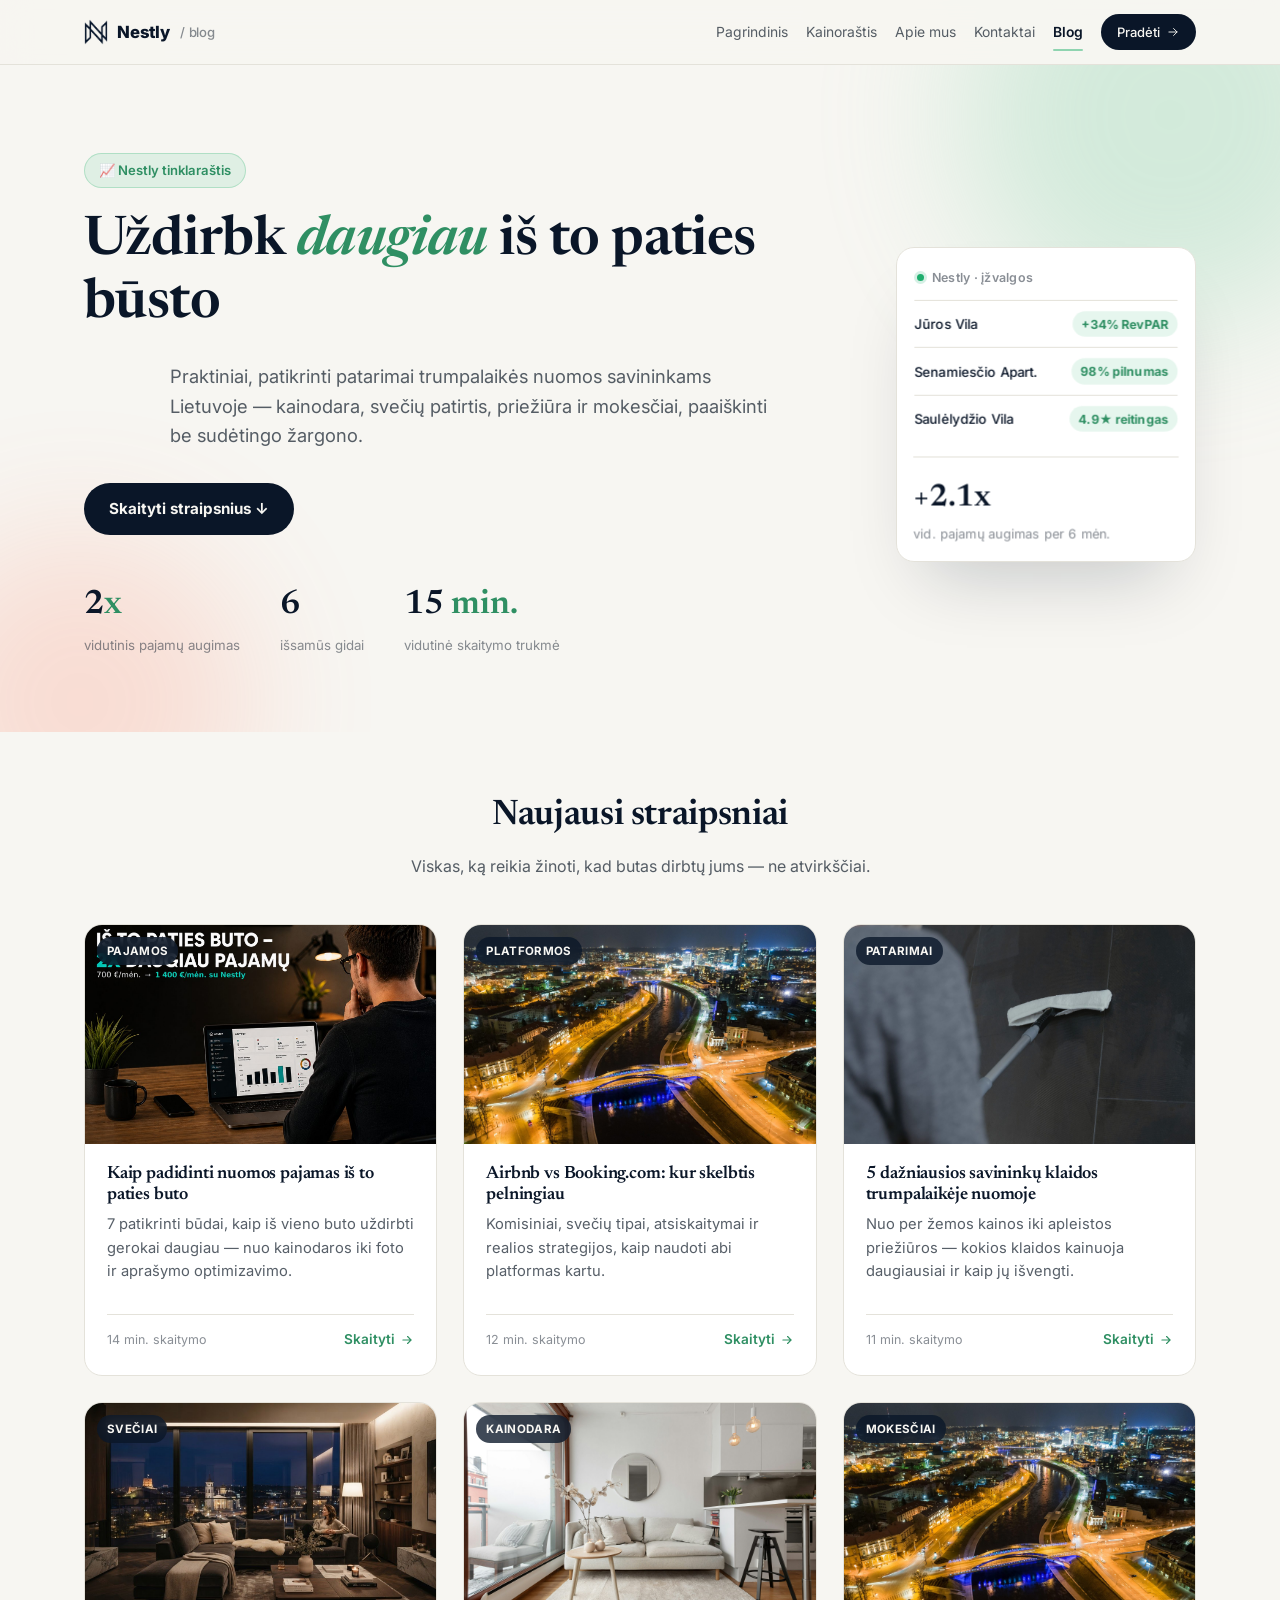
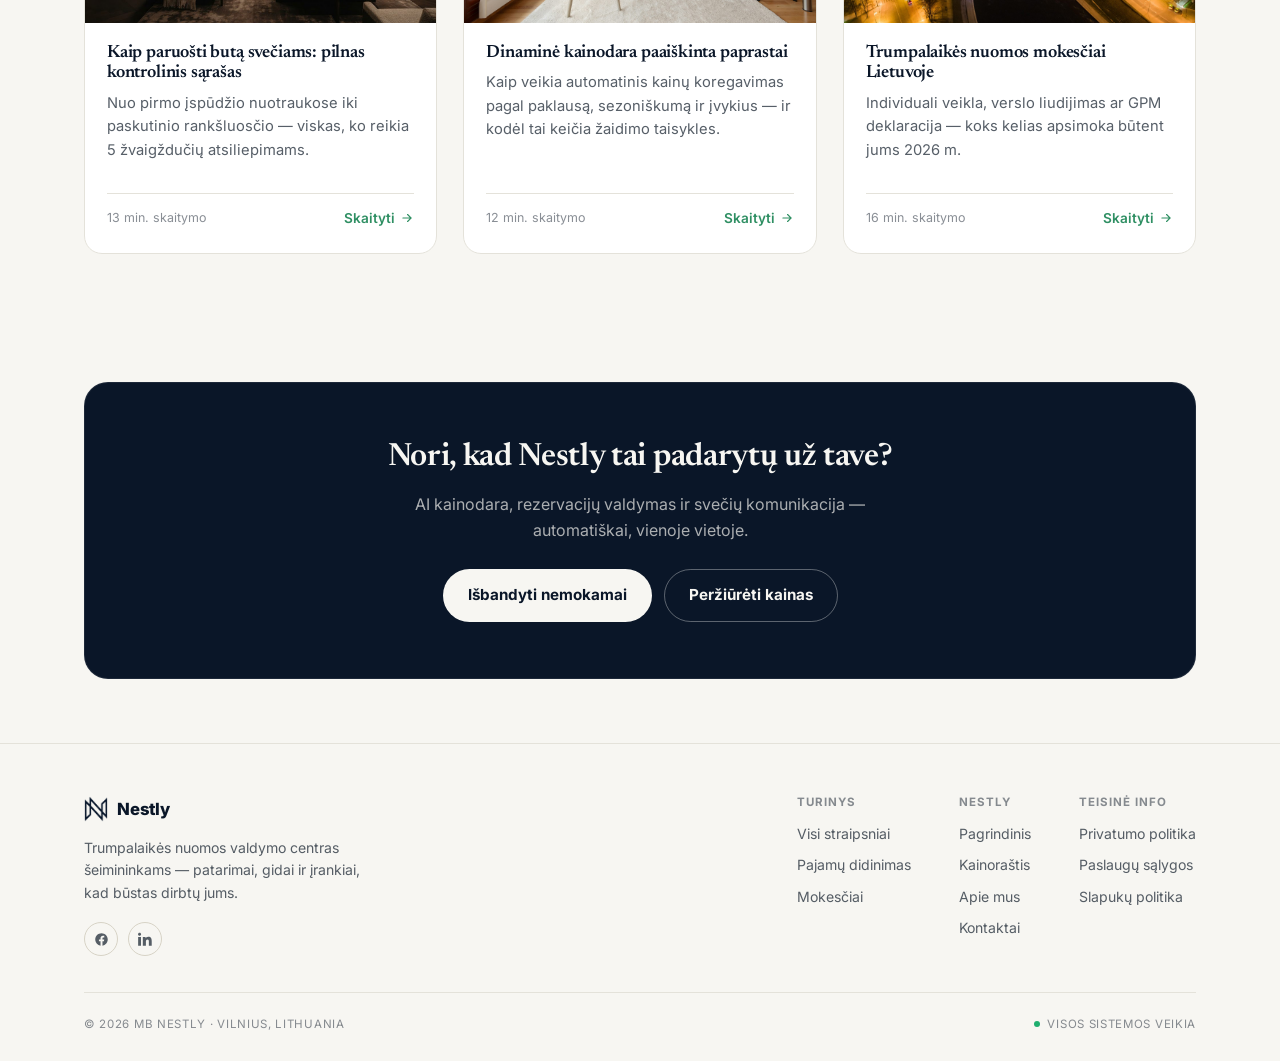
==== commit ab9f07bd: "Add files via upload" ====
--- a/index.html
+++ b/index.html
@@ -4,6 +4,9 @@
 <meta charset="UTF-8">
 <script>document.documentElement.classList.remove('no-js')</script>
 <meta name="viewport" content="width=device-width, initial-scale=1.0">
+<link rel="icon" type="image/png" sizes="32x32" href="assets/images/favicon-32.png">
+<link rel="icon" type="image/png" sizes="16x16" href="assets/images/favicon-16.png">
+<link rel="apple-touch-icon" href="assets/images/apple-touch-icon.png">
 <title>Nestly tinklaraštis — trumpalaikės nuomos valdymo patarimai</title>
 <meta name="description" content="Praktiniai patarimai trumpalaikės nuomos savininkams Lietuvoje — kainodara, svečių patirtis, priežiūra, mokesčiai ir viskas, kas padeda uždirbti daugiau iš to paties būsto.">
 <link rel="canonical" href="https://nestly.lt/blog/">
@@ -50,31 +53,44 @@
 
 <header class="site">
   <nav class="nav">
-    <a class="brand" href="index.html"><span class="mark">N</span> Nestly <span style="color:var(--text-dimmer);font-weight:500;font-size:.85rem;margin-left:2px">/ blog</span></a>
+    <a class="brand" href="index.html"><img class="mark-img" src="assets/images/logo-mark.png" alt="Nestly" width="26" height="28"> Nestly<span class="blogtag"> / blog</span></a>
     <div class="nav-links">
-      <a href="index.html">Tinklaraštis</a>
-      <a href="https://nestly.lt/">nestly.lt</a>
-      <a href="https://nestly.lt/pricing">Kainos</a>
-      <a class="nav-cta" href="https://nestly.lt/">Pradėti nemokamai</a>
+      <a href="https://nestly.lt/">Pagrindinis</a>
+      <a href="https://nestly.lt/pricing">Kainoraštis</a>
+      <a href="https://nestly.lt/about">Apie mus</a>
+      <a href="https://nestly.lt/contact">Kontaktai</a>
+      <a href="index.html" class="current">Blog</a>
+      <a class="nav-cta" href="https://owner.nestly.lt/register">Pradėti <svg viewBox="0 0 24 24" fill="none" stroke="currentColor" stroke-width="1.6" stroke-linecap="round" stroke-linejoin="round" aria-hidden="true"><path d="M5 12h14M13 6l6 6-6 6"></path></svg></a>
     </div>
     <button class="burger" aria-label="Meniu">☰</button>
   </nav>
 </header>
 
 <section class="hero">
-  <div class="hero-bg"><img src="assets/images/cover-vilnius-aerial.jpg" alt="Vilniaus panorama naktį" loading="eager"></div>
   <div class="blob blob-1"></div>
   <div class="blob blob-2"></div>
-  <div class="container hero-inner">
-    <span class="eyebrow">📈 Nestly tinklaraštis</span>
-    <h1>Uždirbk <span class="accent">daugiau</span> iš to paties būsto</h1>
-    <p class="lead">Praktiniai, patikrinti patarimai trumpalaikės nuomos savininkams Lietuvoje — kainodara, svečių patirtis, priežiūra ir mokesčiai, paaiškinti be sudėtingo žargono.</p>
-    <a href="#straipsniai" class="btn btn-primary">Skaityti straipsnius ↓</a>
-
-    <div class="stats">
-      <div class="stat"><div class="num"><span data-count="2" data-decimals="0"><span class="suffix">x</span></span></div><div class="label">vidutinis pajamų augimas</div></div>
-      <div class="stat"><div class="num"><span data-count="6"></span></div><div class="label">išsamūs gidai</div></div>
-      <div class="stat"><div class="num"><span data-count="15"><span class="suffix"> min.</span></span></div><div class="label">vidutinė skaitymo trukmė</div></div>
+  <div class="container">
+    <div class="hero-inner">
+      <span class="eyebrow">📈 Nestly tinklaraštis</span>
+      <h1>Uždirbk <span class="accent">daugiau</span> iš to paties būsto</h1>
+      <p class="lead">Praktiniai, patikrinti patarimai trumpalaikės nuomos savininkams Lietuvoje — kainodara, svečių patirtis, priežiūra ir mokesčiai, paaiškinti be sudėtingo žargono.</p>
+      <a href="#straipsniai" class="btn btn-primary">Skaityti straipsnius ↓</a>
+
+      <div class="stats">
+        <div class="stat"><div class="num"><span data-count="2" data-decimals="0"><span class="suffix">x</span></span></div><div class="label">vidutinis pajamų augimas</div></div>
+        <div class="stat"><div class="num"><span data-count="6"></span></div><div class="label">išsamūs gidai</div></div>
+        <div class="stat"><div class="num"><span data-count="15"><span class="suffix"> min.</span></span></div><div class="label">vidutinė skaitymo trukmė</div></div>
+      </div>
+    </div>
+
+    <div class="float-stage" aria-hidden="true">
+      <div class="float-panel">
+        <div class="fp-head"><span class="fp-dot"></span> Nestly · įžvalgos</div>
+        <div class="float-row"><span class="fr-label">Jūros Vila</span><span class="fr-val">+34% RevPAR</span></div>
+        <div class="float-row"><span class="fr-label">Senamiesčio Apart.</span><span class="fr-val">98% pilnumas</span></div>
+        <div class="float-row"><span class="fr-label">Saulėlydžio Vila</span><span class="fr-val">4.9★ reitingas</span></div>
+        <div class="fp-big"><div class="n">+2.1x</div><div class="l">vid. pajamų augimas per 6 mėn.</div></div>
+      </div>
     </div>
   </div>
 </section>
@@ -151,15 +167,57 @@
     <div class="cta-band reveal">
       <h2>Nori, kad Nestly tai padarytų už tave?</h2>
       <p>AI kainodara, rezervacijų valdymas ir svečių komunikacija — automatiškai, vienoje vietoje.</p>
-      <a class="btn btn-primary" href="https://nestly.lt/">Išbandyti nemokamai</a>
+      <div class="btn-row">
+        <a class="btn btn-light" href="https://nestly.lt/">Išbandyti nemokamai</a>
+        <a class="btn btn-outline-light" href="https://nestly.lt/pricing">Peržiūrėti kainas</a>
+      </div>
     </div>
   </div>
 </section>
 
 <footer class="site">
-  <div class="container row">
-    <span>© 2026 Nestly. Visos teisės saugomos.</span>
-    <span><a href="https://nestly.lt/">nestly.lt</a> · <a href="https://nestly.lt/pricing">Kainos</a> · <a href="index.html">Tinklaraštis</a></span>
+  <div class="container">
+    <div class="footer-top">
+      <div class="footer-brand">
+        <a class="brand" href="index.html"><img class="mark-img" src="assets/images/logo-mark.png" alt="Nestly" width="26" height="28"> Nestly</a>
+        <p>Trumpalaikės nuomos valdymo centras šeimininkams — patarimai, gidai ir įrankiai, kad būstas dirbtų jums.</p>
+        <div class="footer-social">
+          <a href="https://www.facebook.com/nestlyLT" target="_blank" rel="noopener noreferrer" aria-label="Facebook"><svg width="15" height="15" viewBox="0 0 24 24" fill="currentColor"><path d="M22 12.06C22 6.53 17.52 2.04 12 2.04S2 6.53 2 12.06c0 5 3.66 9.13 8.44 9.9v-7h-2.54v-2.9h2.54V9.85c0-2.51 1.49-3.9 3.77-3.9 1.1 0 2.24.2 2.24.2v2.46h-1.26c-1.24 0-1.63.77-1.63 1.56v1.88h2.78l-.44 2.9h-2.34v7c4.78-.77 8.44-4.9 8.44-9.9z"/></svg></a>
+          <a href="https://www.linkedin.com/company/nestlyltu/?viewAsMember=true" target="_blank" rel="noopener noreferrer" aria-label="LinkedIn"><svg width="15" height="15" viewBox="0 0 24 24" fill="currentColor"><path d="M4.98 3.5C4.98 4.88 3.87 6 2.5 6S0 4.88 0 3.5 1.12 1 2.5 1s2.48 1.12 2.48 2.5zM.22 8h4.56v14H.22V8zm7.5 0h4.37v1.92h.06c.61-1.15 2.1-2.36 4.32-2.36 4.62 0 5.47 3.04 5.47 7v7.44h-4.56v-6.6c0-1.57-.03-3.6-2.2-3.6-2.2 0-2.54 1.72-2.54 3.5V22H7.72V8z"/></svg></a>
+        </div>
+      </div>
+      <div class="footer-cols">
+        <div class="footer-col">
+          <h4>Turinys</h4>
+          <ul>
+            <li><a href="index.html">Visi straipsniai</a></li>
+            <li><a href="articles/kaip-padidinti-nuomos-pajamas.html">Pajamų didinimas</a></li>
+            <li><a href="articles/trumpalaikes-nuomos-mokesciai-lietuvoje.html">Mokesčiai</a></li>
+          </ul>
+        </div>
+        <div class="footer-col">
+          <h4>Nestly</h4>
+          <ul>
+            <li><a href="https://nestly.lt/">Pagrindinis</a></li>
+            <li><a href="https://nestly.lt/pricing">Kainoraštis</a></li>
+            <li><a href="https://nestly.lt/about">Apie mus</a></li>
+            <li><a href="https://nestly.lt/contact">Kontaktai</a></li>
+          </ul>
+        </div>
+        <div class="footer-col">
+          <h4>Teisinė info</h4>
+          <ul>
+            <li><a href="https://nestly.lt/privacy-policy">Privatumo politika</a></li>
+            <li><a href="https://nestly.lt/terms">Paslaugų sąlygos</a></li>
+            <li><a href="https://nestly.lt/cookie-policy">Slapukų politika</a></li>
+          </ul>
+        </div>
+      </div>
+    </div>
+    <div class="bottom-row">
+      <span>© 2026 MB Nestly · Vilnius, Lithuania</span>
+      <span class="status-live"><span class="status-dot"></span> Visos sistemos veikia</span>
+    </div>
   </div>
 </footer>
 
--- a/assets/style.css
+++ b/assets/style.css
@@ -1,31 +1,36 @@
 /* ==========================================================================
-   Nestly Blog — Design System
+   Nestly Blog — Design System (matched to nestly.lt brand)
    ========================================================================== */
 
-@import url('https://fonts.googleapis.com/css2?family=Plus+Jakarta+Sans:wght@400;500;600;700;800&family=Inter:wght@400;500;600;700&display=swap');
+@import url('https://fonts.googleapis.com/css2?family=Newsreader:ital,wght@0,400;0,500;0,600;1,400;1,500&family=Inter:wght@400;500;600;700;800&display=swap');
 
 :root{
-  --bg:#090c11;
-  --bg-1:#0d1219;
-  --bg-2:#121826;
-  --bg-card:#111722;
-  --border:rgba(255,255,255,.08);
-  --border-2:rgba(255,255,255,.14);
-  --text:#f3f6fa;
-  --text-dim:#aab2c0;
-  --text-dimmer:#727b8a;
-  --accent:#2fe0ac;
-  --accent-2:#5eead4;
-  --accent-soft:rgba(47,224,172,.12);
-  --accent-line:rgba(47,224,172,.35);
-  --warn:#f5b95c;
-  --danger:#f56c6c;
+  --bg:#f7f6f2;
+  --bg-1:#ffffff;
+  --bg-2:#f0eee5;
+  --bg-card:#ffffff;
+  --border:#e4e2da;
+  --border-2:#d7d3c6;
+  --text:#0a1628;
+  --text-dim:rgba(28,39,51,.74);
+  --text-dimmer:rgba(28,39,51,.52);
+  --accent:#2f8f63;
+  --accent-2:#8fd4b0;
+  --accent-soft:rgba(143,212,176,.22);
+  --accent-line:rgba(143,212,176,.6);
+  --coral:#ff6b4a;
+  --warn:#a8620d;
+  --danger:#c94a3a;
   --radius:18px;
   --radius-sm:10px;
   --maxw:1160px;
-  --shadow:0 20px 60px -20px rgba(0,0,0,.6);
-  --ff-head:'Plus Jakarta Sans', system-ui, sans-serif;
+  --shadow:0 20px 50px -22px rgba(10,22,40,.22);
+  --ff-head:'Newsreader', Georgia, serif;
   --ff-body:'Inter', system-ui, sans-serif;
+  /* the hero + final CTA are deliberately dark islands, like nestly.lt's own hero */
+  --ink:#0a1628;
+  --ink-1:#0d1b30;
+  --ink-cream:#f7f6f2;
 }
 
 *,*::before,*::after{box-sizing:border-box}
@@ -41,18 +46,18 @@
 }
 img{max-width:100%;display:block}
 a{color:inherit;text-decoration:none}
-h1,h2,h3,h4{font-family:var(--ff-head);line-height:1.15;margin:0 0 .5em;letter-spacing:-.01em}
+h1,h2,h3,h4{font-family:var(--ff-head);line-height:1.15;margin:0 0 .5em;letter-spacing:-.01em;font-weight:600}
 p{margin:0 0 1.1em}
 ul,ol{padding-left:1.3em}
 .container{max-width:var(--maxw);margin:0 auto;padding:0 24px}
 
-/* background ambience */
+/* background ambience (subtle, light) */
 body::before{
   content:"";
   position:fixed;inset:0;
   background:
-    radial-gradient(60vw 60vw at 85% -10%, rgba(47,224,172,.10), transparent 60%),
-    radial-gradient(50vw 50vw at -10% 20%, rgba(94,234,212,.06), transparent 60%);
+    radial-gradient(50vw 50vw at 90% -10%, rgba(143,212,176,.10), transparent 60%),
+    radial-gradient(40vw 40vw at -10% 10%, rgba(255,107,74,.05), transparent 60%);
   pointer-events:none;
   z-index:0;
 }
@@ -75,30 +80,32 @@
    viewport-relative positioning. */
 header.site::before{
   content:"";position:absolute;inset:0;z-index:-1;
-  background:rgba(9,12,17,.72);
+  background:rgba(247,246,242,.86);
   backdrop-filter:blur(14px);
 }
-.nav{display:flex;align-items:center;justify-content:space-between;padding:16px 24px;max-width:var(--maxw);margin:0 auto}
-.brand{display:flex;align-items:center;gap:10px;font-family:var(--ff-head);font-weight:800;font-size:1.15rem;color:var(--text)}
-.brand .mark{
-  width:32px;height:32px;border-radius:9px;
-  background:linear-gradient(135deg,var(--accent),var(--accent-2));
-  display:flex;align-items:center;justify-content:center;
-  color:#04140f;font-weight:800;font-size:1rem;
-}
-.nav-links{display:flex;align-items:center;gap:28px;font-size:.94rem;color:var(--text-dim)}
-.nav-links a{padding:6px 0;position:relative}
-.nav-links a:hover{color:var(--text)}
-.nav-cta{
-  background:var(--accent);color:#04140f;padding:10px 18px;border-radius:999px;
-  font-weight:700;font-size:.9rem;transition:transform .18s ease, box-shadow .18s ease;
-}
-.nav-cta:hover{transform:translateY(-2px);box-shadow:0 10px 24px -8px rgba(47,224,172,.5)}
+.nav{display:flex;align-items:center;justify-content:space-between;padding:14px 24px;max-width:var(--maxw);margin:0 auto}
+.brand{display:flex;align-items:center;gap:9px;font-family:var(--ff-body);font-weight:800;font-size:1.05rem;color:var(--text);letter-spacing:-.01em}
+.brand .mark-img{height:26px;width:auto;display:block}
+.brand .blogtag{color:var(--text-dimmer);font-weight:500;font-size:.82rem;margin-left:1px}
+.nav-links{display:flex;align-items:center;gap:18px;font-size:.87rem;color:var(--text-dim);flex-wrap:nowrap}
+.nav-links a{padding:6px 0;position:relative;white-space:nowrap}
+.nav-links a:not(.nav-cta):hover{color:var(--text)}
+.nav-links a.current{color:var(--text);font-weight:600}
+.nav-links a.current::after{content:"";position:absolute;left:0;right:0;bottom:-2px;height:2px;background:var(--accent-2);border-radius:2px}
+.nav-links a.nav-cta{
+  display:inline-flex;align-items:center;gap:6px;height:36px;padding:0 16px;border-radius:999px;
+  background:var(--ink);color:var(--bg);font-weight:500;font-size:.8125rem;
+  white-space:nowrap;flex-shrink:0;min-width:max-content;
+  transition:background .18s ease;
+}
+.nav-cta svg{width:14px;height:14px;flex-shrink:0;transition:transform .18s ease}
+.nav-links a.nav-cta:hover{background:rgba(10,22,40,.9);color:var(--bg)}
+.nav-links a.nav-cta:hover svg{transform:translateX(2px)}
 .burger{display:none;background:none;border:0;color:var(--text);font-size:1.4rem;cursor:pointer}
 
-@media (max-width:760px){
+@media (max-width:980px){
   .nav-links{
-    position:fixed;inset:64px 0 0 0;background:var(--bg-1);
+    position:fixed;inset:60px 0 0 0;background:var(--bg-1);
     flex-direction:column;align-items:flex-start;gap:0;
     padding:20px 24px;border-top:1px solid var(--border);
     transform:translateY(-8px);opacity:0;pointer-events:none;
@@ -106,21 +113,16 @@
   }
   .nav-links.open{transform:translateY(0);opacity:1;pointer-events:auto}
   .nav-links a{width:100%;padding:14px 0;border-bottom:1px solid var(--border)}
-  .nav-cta{margin-top:12px}
+  .nav-links a.current::after{display:none}
+  .nav-links a.nav-cta{width:100%;height:auto;margin-top:12px;padding:13px 16px;justify-content:center;border-bottom:0}
   .burger{display:block}
 }
 
-/* ---------------- Hero ---------------- */
-.hero{position:relative;padding:96px 0 80px;overflow:hidden}
-.hero-bg{position:absolute;inset:0;z-index:0}
-.hero-bg img{width:100%;height:100%;object-fit:cover;opacity:.28;filter:saturate(1.1)}
-.hero-bg::after{
-  content:"";position:absolute;inset:0;
-  background:linear-gradient(180deg, rgba(9,12,17,.4) 0%, var(--bg) 92%);
-}
-.blob{position:absolute;border-radius:50%;filter:blur(60px);opacity:.35;z-index:0;animation:drift 16s ease-in-out infinite}
-.blob-1{width:420px;height:420px;background:var(--accent);top:-140px;right:-100px;animation-delay:0s}
-.blob-2{width:320px;height:320px;background:#4f7cff;bottom:-120px;left:-80px;animation-delay:-6s}
+/* ---------------- Hero (light, cream — matches the rest of the site) ---------------- */
+.hero{position:relative;padding:88px 0 76px;overflow:hidden;background:var(--bg);isolation:isolate}
+.blob{position:absolute;border-radius:50%;filter:blur(70px);opacity:.35;z-index:0;animation:drift 16s ease-in-out infinite}
+.blob-1{width:420px;height:420px;background:var(--accent-2);top:-160px;right:-100px;animation-delay:0s}
+.blob-2{width:340px;height:340px;background:var(--coral);bottom:-140px;left:-90px;opacity:.18;animation-delay:-6s}
 @keyframes drift{
   0%,100%{transform:translate(0,0) scale(1)}
   50%{transform:translate(30px,-24px) scale(1.08)}
@@ -128,26 +130,62 @@
 @media (prefers-reduced-motion: reduce){
   .blob{animation:none}
   .card,.reveal{transition:none !important;opacity:1 !important;transform:none !important}
+  .float-panel{animation:none !important}
 }
 /* No-JS fallback: never hide content if scripts don't run */
 .no-js .card,.no-js .reveal{opacity:1 !important;transform:none !important}
 
-.hero-inner{position:relative;z-index:1;text-align:center;max-width:780px;margin:0 auto}
+.hero-inner{position:relative;z-index:1;max-width:780px}
+.hero .container{position:relative;display:grid;grid-template-columns:minmax(0,1fr) 300px;gap:40px;align-items:center}
+@media (max-width:980px){.hero .container{grid-template-columns:1fr}}
+
 .eyebrow{
   display:inline-flex;align-items:center;gap:8px;
-  background:var(--accent-soft);border:1px solid var(--accent-line);color:var(--accent-2);
+  background:var(--accent-soft);border:1px solid var(--accent-line);color:var(--accent);
   padding:6px 14px;border-radius:999px;font-size:.82rem;font-weight:600;margin-bottom:22px;
 }
-.hero h1{font-size:clamp(2.2rem,5vw,3.4rem);font-weight:800}
-.hero h1 .accent{background:linear-gradient(90deg,var(--accent),var(--accent-2));-webkit-background-clip:text;background-clip:text;color:transparent}
+.hero h1{font-size:clamp(2.2rem,5vw,3.4rem);font-weight:600;color:var(--text)}
+.hero h1 .accent{color:var(--accent);font-style:italic}
 .hero p.lead{font-size:1.15rem;color:var(--text-dim);max-width:600px;margin:0 auto 32px}
 
 /* animated stat row */
-.stats{display:flex;justify-content:center;gap:48px;flex-wrap:wrap;margin-top:44px}
-.stat{text-align:center}
-.stat .num{font-family:var(--ff-head);font-weight:800;font-size:2.1rem;color:var(--text)}
+.stats{display:flex;gap:40px;flex-wrap:wrap;margin-top:44px}
+.stat{text-align:left}
+.stat .num{font-family:var(--ff-head);font-weight:600;font-size:2.1rem;color:var(--text)}
 .stat .num .suffix{color:var(--accent)}
-.stat .label{font-size:.85rem;color:var(--text-dimmer);margin-top:2px}
+.stat .label{font-size:.83rem;color:var(--text-dimmer);margin-top:2px}
+
+/* ---------------- Floating 3D panel (hero) ---------------- */
+.float-stage{
+  display:none;
+  position:relative;z-index:1;
+  perspective:1000px;
+}
+@media (min-width:981px){ .float-stage{display:block} }
+.float-panel{
+  transform-style:preserve-3d;
+  background:var(--bg-card);
+  border:1px solid var(--border);
+  border-radius:18px;
+  padding:20px;
+  box-shadow:0 40px 70px -30px rgba(10,22,40,.22);
+  animation:bob 5s ease-in-out infinite;
+  transition:transform .15s ease-out;
+  will-change:transform;
+}
+@keyframes bob{
+  0%,100%{transform:translateY(0) rotateX(6deg) rotateY(-8deg)}
+  50%{transform:translateY(-10px) rotateX(6deg) rotateY(-8deg)}
+}
+.float-panel .fp-head{display:flex;align-items:center;gap:8px;font-size:.78rem;color:var(--text-dimmer);margin-bottom:14px;font-weight:600;letter-spacing:.02em}
+.float-panel .fp-dot{width:7px;height:7px;border-radius:50%;background:#1fae6e;box-shadow:0 0 0 3px rgba(31,174,110,.18)}
+.float-row{display:flex;align-items:center;justify-content:space-between;gap:10px;padding:10px 0;border-top:1px solid var(--border);transform:translateZ(20px)}
+.float-row:first-of-type{border-top:0}
+.float-row .fr-label{font-size:.82rem;color:var(--text);font-weight:500}
+.float-row .fr-val{font-size:.76rem;color:var(--accent);font-weight:700;background:var(--accent-soft);padding:3px 9px;border-radius:999px;white-space:nowrap}
+.float-panel .fp-big{margin-top:14px;padding-top:16px;border-top:1px solid var(--border);transform:translateZ(28px)}
+.float-panel .fp-big .n{font-family:var(--ff-head);font-size:1.9rem;color:var(--text);font-weight:600}
+.float-panel .fp-big .l{font-size:.78rem;color:var(--text-dimmer)}
 
 /* ---------------- Section headings ---------------- */
 .section-head{max-width:640px;margin:0 auto 44px;text-align:center}
@@ -168,13 +206,13 @@
 }
 .card.in-view{transform:translateY(0);opacity:1}
 .card:hover{border-color:var(--border-2);box-shadow:var(--shadow);transform:translateY(-4px)}
-.card .thumb{aspect-ratio:16/10;overflow:hidden;position:relative}
+.card .thumb{aspect-ratio:16/10;overflow:hidden;position:relative;background:var(--bg-2)}
 .card .thumb img{width:100%;height:100%;object-fit:cover;transition:transform .5s ease}
 .card:hover .thumb img{transform:scale(1.06)}
 .card .tag{
-  position:absolute;top:12px;left:12px;background:rgba(9,12,17,.72);backdrop-filter:blur(6px);
-  color:var(--accent-2);font-size:.72rem;font-weight:700;letter-spacing:.03em;text-transform:uppercase;
-  padding:5px 10px;border-radius:999px;border:1px solid var(--border-2);
+  position:absolute;top:12px;left:12px;background:rgba(10,22,40,.78);backdrop-filter:blur(6px);
+  color:var(--ink-cream);font-size:.72rem;font-weight:700;letter-spacing:.03em;text-transform:uppercase;
+  padding:5px 10px;border-radius:999px;
 }
 .card .body{padding:20px 22px 24px;display:flex;flex-direction:column;flex:1}
 .card h3{font-size:1.12rem;margin-bottom:8px}
@@ -193,57 +231,82 @@
   display:inline-flex;align-items:center;gap:8px;padding:13px 24px;border-radius:999px;
   font-weight:700;font-size:.95rem;cursor:pointer;border:1px solid transparent;
 }
-.btn-primary{background:var(--accent);color:#04140f}
-.btn-primary:hover{box-shadow:0 12px 28px -10px rgba(47,224,172,.55);transform:translateY(-2px)}
+.btn-primary{background:var(--text);color:var(--bg)}
+.btn-primary:hover{box-shadow:0 14px 28px -12px rgba(10,22,40,.4);transform:translateY(-2px)}
 .btn-ghost{background:transparent;border-color:var(--border-2);color:var(--text)}
-.btn-ghost:hover{border-color:var(--accent-line);color:var(--accent-2)}
+.btn-ghost:hover{border-color:var(--accent-line);color:var(--accent)}
+.btn-light{background:var(--ink-cream);color:var(--ink)}
+.btn-light:hover{box-shadow:0 14px 28px -12px rgba(0,0,0,.45);transform:translateY(-2px)}
+.btn-outline-light{background:transparent;border-color:rgba(247,246,242,.35);color:var(--ink-cream)}
+.btn-outline-light:hover{border-color:rgba(247,246,242,.7)}
 .btn{transition:all .18s ease}
 
 /* ---------------- Footer ---------------- */
-footer.site{border-top:1px solid var(--border);padding:44px 0;color:var(--text-dimmer);font-size:.88rem}
-footer.site .row{display:flex;justify-content:space-between;flex-wrap:wrap;gap:16px;align-items:center}
-footer.site a:hover{color:var(--accent-2)}
+footer.site{border-top:1px solid var(--border);padding:52px 0 28px;color:var(--text-dimmer);font-size:.88rem;background:var(--bg)}
+.footer-top{display:flex;flex-wrap:wrap;justify-content:space-between;gap:36px;padding-bottom:36px}
+.footer-brand{max-width:300px}
+.footer-brand .brand{margin-bottom:14px}
+.footer-brand p{color:var(--text-dim);font-size:.88rem;line-height:1.6;margin:0}
+.footer-social{display:flex;gap:10px;margin-top:18px}
+.footer-social a{
+  width:34px;height:34px;border-radius:50%;border:1px solid var(--border-2);
+  display:flex;align-items:center;justify-content:center;color:var(--text-dim);transition:all .18s ease;
+}
+.footer-social a:hover{color:var(--text);border-color:var(--text)}
+.footer-cols{display:flex;flex-wrap:wrap;gap:48px}
+.footer-col h4{font-size:.72rem;font-family:var(--ff-body);font-weight:700;text-transform:uppercase;letter-spacing:.09em;color:var(--text-dimmer);margin:0 0 14px}
+.footer-col ul{list-style:none;padding:0;margin:0;display:flex;flex-direction:column;gap:9px}
+.footer-col a{color:var(--text-dim);font-size:.88rem}
+.footer-col a:hover{color:var(--accent)}
+footer.site .bottom-row{
+  display:flex;justify-content:space-between;flex-wrap:wrap;gap:12px;align-items:center;
+  padding-top:22px;border-top:1px solid var(--border);
+  font-family:var(--ff-body);font-size:.72rem;letter-spacing:.06em;text-transform:uppercase;color:var(--text-dimmer);
+}
+.status-live{display:inline-flex;align-items:center;gap:7px}
+.status-dot{width:6px;height:6px;border-radius:50%;background:#1fae6e;animation:pulse-dot 2s ease-in-out infinite}
+@keyframes pulse-dot{0%,100%{opacity:1}50%{opacity:.35}}
 
 /* ==========================================================================
    Article page
    ========================================================================== */
 .article-hero{position:relative;padding:52px 0 0}
 .breadcrumb{font-size:.85rem;color:var(--text-dimmer);margin-bottom:18px;display:flex;gap:8px;flex-wrap:wrap}
-.breadcrumb a:hover{color:var(--accent-2)}
+.breadcrumb a:hover{color:var(--accent)}
 .article-hero h1{font-size:clamp(1.9rem,4.2vw,2.7rem);max-width:820px}
 .article-meta{display:flex;gap:18px;flex-wrap:wrap;color:var(--text-dim);font-size:.88rem;margin:18px 0 30px;align-items:center}
-.avatar{width:26px;height:26px;border-radius:50%;background:linear-gradient(135deg,var(--accent),#4f7cff);display:inline-flex;align-items:center;justify-content:center;font-size:.7rem;font-weight:800;color:#04140f}
+.avatar{width:26px;height:26px;border-radius:50%;background:linear-gradient(135deg,var(--accent-2),var(--accent));display:inline-flex;align-items:center;justify-content:center;font-size:.7rem;font-weight:800;color:var(--bg)}
 .cover{border-radius:var(--radius);overflow:hidden;aspect-ratio:16/8;margin-bottom:8px;border:1px solid var(--border)}
 .cover img{width:100%;height:100%;object-fit:cover}
 
 .article-layout{display:grid;grid-template-columns:220px minmax(0,1fr);gap:56px;padding:48px 0 80px;align-items:start}
 @media (max-width:920px){.article-layout{grid-template-columns:minmax(0,1fr)}}
 
-.toc{position:sticky;top:96px}
-.toc h4{font-size:.78rem;text-transform:uppercase;letter-spacing:.06em;color:var(--text-dimmer);margin-bottom:12px}
+.toc{position:sticky;top:88px}
+.toc h4{font-size:.78rem;text-transform:uppercase;letter-spacing:.06em;color:var(--text-dimmer);margin-bottom:12px;font-family:var(--ff-body)}
 .toc ol{list-style:none;padding:0;margin:0;border-left:1px solid var(--border);display:flex;flex-direction:column}
 .toc a{
   display:block;padding:7px 0 7px 16px;font-size:.87rem;color:var(--text-dim);border-left:2px solid transparent;margin-left:-1px;
   transition:color .15s ease, border-color .15s ease;
 }
 .toc a:hover{color:var(--text)}
-.toc a.active{color:var(--accent-2);border-left-color:var(--accent)}
+.toc a.active{color:var(--accent);border-left-color:var(--accent)}
 @media (max-width:920px){.toc{position:static;margin-bottom:8px}
   .toc ol{flex-direction:row;flex-wrap:wrap;border-left:0;gap:8px}
   .toc a{border:1px solid var(--border);border-radius:999px;padding:6px 14px;margin-left:0}
   .toc a.active{border-color:var(--accent-line);background:var(--accent-soft)}
 }
 
-.prose{font-size:1.04rem;color:#dfe4ea;max-width:720px}
-.prose h2{font-size:1.5rem;margin-top:2.2em;scroll-margin-top:100px}
+.prose{font-size:1.04rem;color:var(--text-dim);max-width:720px}
+.prose h2{font-size:1.5rem;margin-top:2.2em;scroll-margin-top:100px;color:var(--text)}
 .prose h2:first-child{margin-top:0}
 .prose h3{font-size:1.18rem;margin-top:1.7em;color:var(--text)}
-.prose p{color:#c9d0da}
+.prose p{color:var(--text-dim)}
 .prose strong{color:var(--text)}
-.prose a.inline-link{color:var(--accent-2);text-decoration:underline;text-underline-offset:3px}
-.prose ul li, .prose ol li{margin-bottom:.5em;color:#c9d0da}
+.prose a.inline-link{color:var(--accent);text-decoration:underline;text-underline-offset:3px}
+.prose ul li, .prose ol li{margin-bottom:.5em;color:var(--text-dim)}
 .prose blockquote{
-  margin:1.6em 0;padding:4px 0 4px 20px;border-left:3px solid var(--accent);
+  margin:1.6em 0;padding:4px 0 4px 20px;border-left:3px solid var(--accent-2);
   color:var(--text-dim);font-style:italic;
 }
 
@@ -252,17 +315,17 @@
   display:flex;gap:14px;background:var(--bg-card);
 }
 .callout .icon{font-size:1.2rem;line-height:1.3}
-.callout h4{margin:0 0 4px;font-size:.95rem}
+.callout h4{margin:0 0 4px;font-size:.95rem;font-family:var(--ff-body)}
 .callout p{margin:0;color:var(--text-dim);font-size:.92rem}
 .callout.tip{border-color:var(--accent-line);background:var(--accent-soft)}
-.callout.tip h4{color:var(--accent-2)}
-.callout.warn{border-color:rgba(245,185,92,.4);background:rgba(245,185,92,.08)}
+.callout.tip h4{color:var(--accent)}
+.callout.warn{border-color:rgba(168,98,13,.35);background:rgba(168,98,13,.08)}
 .callout.warn h4{color:var(--warn)}
 .callout.tldr{border-color:var(--border-2)}
 
 .data-table{width:100%;min-width:560px;border-collapse:collapse;margin:1.6em 0;font-size:.92rem;overflow:hidden;border-radius:var(--radius-sm)}
 .data-table th,.data-table td{padding:12px 14px;border-bottom:1px solid var(--border);text-align:left}
-.data-table th{background:var(--bg-2);color:var(--text);font-weight:700;font-size:.82rem;text-transform:uppercase;letter-spacing:.03em}
+.data-table th{background:var(--bg-2);color:var(--text);font-weight:700;font-size:.82rem;text-transform:uppercase;letter-spacing:.03em;font-family:var(--ff-body)}
 .data-table tr:last-child td{border-bottom:0}
 .data-table td{color:var(--text-dim)}
 .table-wrap{overflow-x:auto}
@@ -270,7 +333,7 @@
 /* stat/number highlight boxes inside articles */
 .mini-stats{display:grid;grid-template-columns:repeat(auto-fit,minmax(150px,1fr));gap:14px;margin:1.8em 0}
 .mini-stat{background:var(--bg-card);border:1px solid var(--border);border-radius:var(--radius-sm);padding:16px}
-.mini-stat .n{font-family:var(--ff-head);font-weight:800;font-size:1.5rem;color:var(--accent-2)}
+.mini-stat .n{font-family:var(--ff-head);font-weight:600;font-size:1.5rem;color:var(--accent)}
 .mini-stat .l{font-size:.8rem;color:var(--text-dimmer);margin-top:2px}
 
 /* FAQ accordion */
@@ -278,7 +341,7 @@
 .faq-item{border-bottom:1px solid var(--border)}
 .faq-q{
   display:flex;justify-content:space-between;align-items:center;gap:16px;
-  padding:18px 2px;cursor:pointer;font-weight:600;color:var(--text);font-family:var(--ff-head);font-size:1rem;
+  padding:18px 2px;cursor:pointer;font-weight:600;color:var(--text);font-family:var(--ff-body);font-size:1rem;
 }
 .faq-q .plus{color:var(--accent);font-size:1.3rem;transition:transform .25s ease;flex:none}
 .faq-item.open .plus{transform:rotate(45deg)}
@@ -290,7 +353,7 @@
   width:38px;height:38px;border-radius:50%;border:1px solid var(--border-2);
   display:flex;align-items:center;justify-content:center;color:var(--text-dim);transition:all .18s ease;
 }
-.share-row a:hover{color:#04140f;background:var(--accent);border-color:var(--accent)}
+.share-row a:hover{color:var(--bg);background:var(--text);border-color:var(--text)}
 
 .related{margin-top:60px}
 .author-box{
@@ -298,17 +361,17 @@
   border-radius:var(--radius);padding:22px;margin-top:2.4em;
 }
 .author-box .avatar{width:46px;height:46px;font-size:1rem}
-.author-box h4{margin:0 0 4px}
+.author-box h4{margin:0 0 4px;font-family:var(--ff-body)}
 .author-box p{margin:0;color:var(--text-dim);font-size:.9rem}
 
-/* CTA band */
+/* CTA band — dark island, mirrors nestly.lt's own closing CTA */
 .cta-band{
   border-radius:24px;padding:56px 40px;text-align:center;position:relative;overflow:hidden;
-  background:linear-gradient(135deg, rgba(47,224,172,.14), rgba(79,124,255,.10));
-  border:1px solid var(--border-2);
-}
-.cta-band h2{font-size:clamp(1.5rem,3vw,2rem)}
-.cta-band p{color:var(--text-dim);max-width:520px;margin:0 auto 26px}
+  background:var(--ink);border:1px solid rgba(255,255,255,.08);
+}
+.cta-band h2{font-size:clamp(1.5rem,3vw,2rem);color:var(--ink-cream)}
+.cta-band p{color:rgba(247,246,242,.68);max-width:520px;margin:0 auto 26px}
+.cta-band .btn-row{display:flex;gap:12px;justify-content:center;flex-wrap:wrap}
 
 /* utility */
 .text-center{text-align:center}
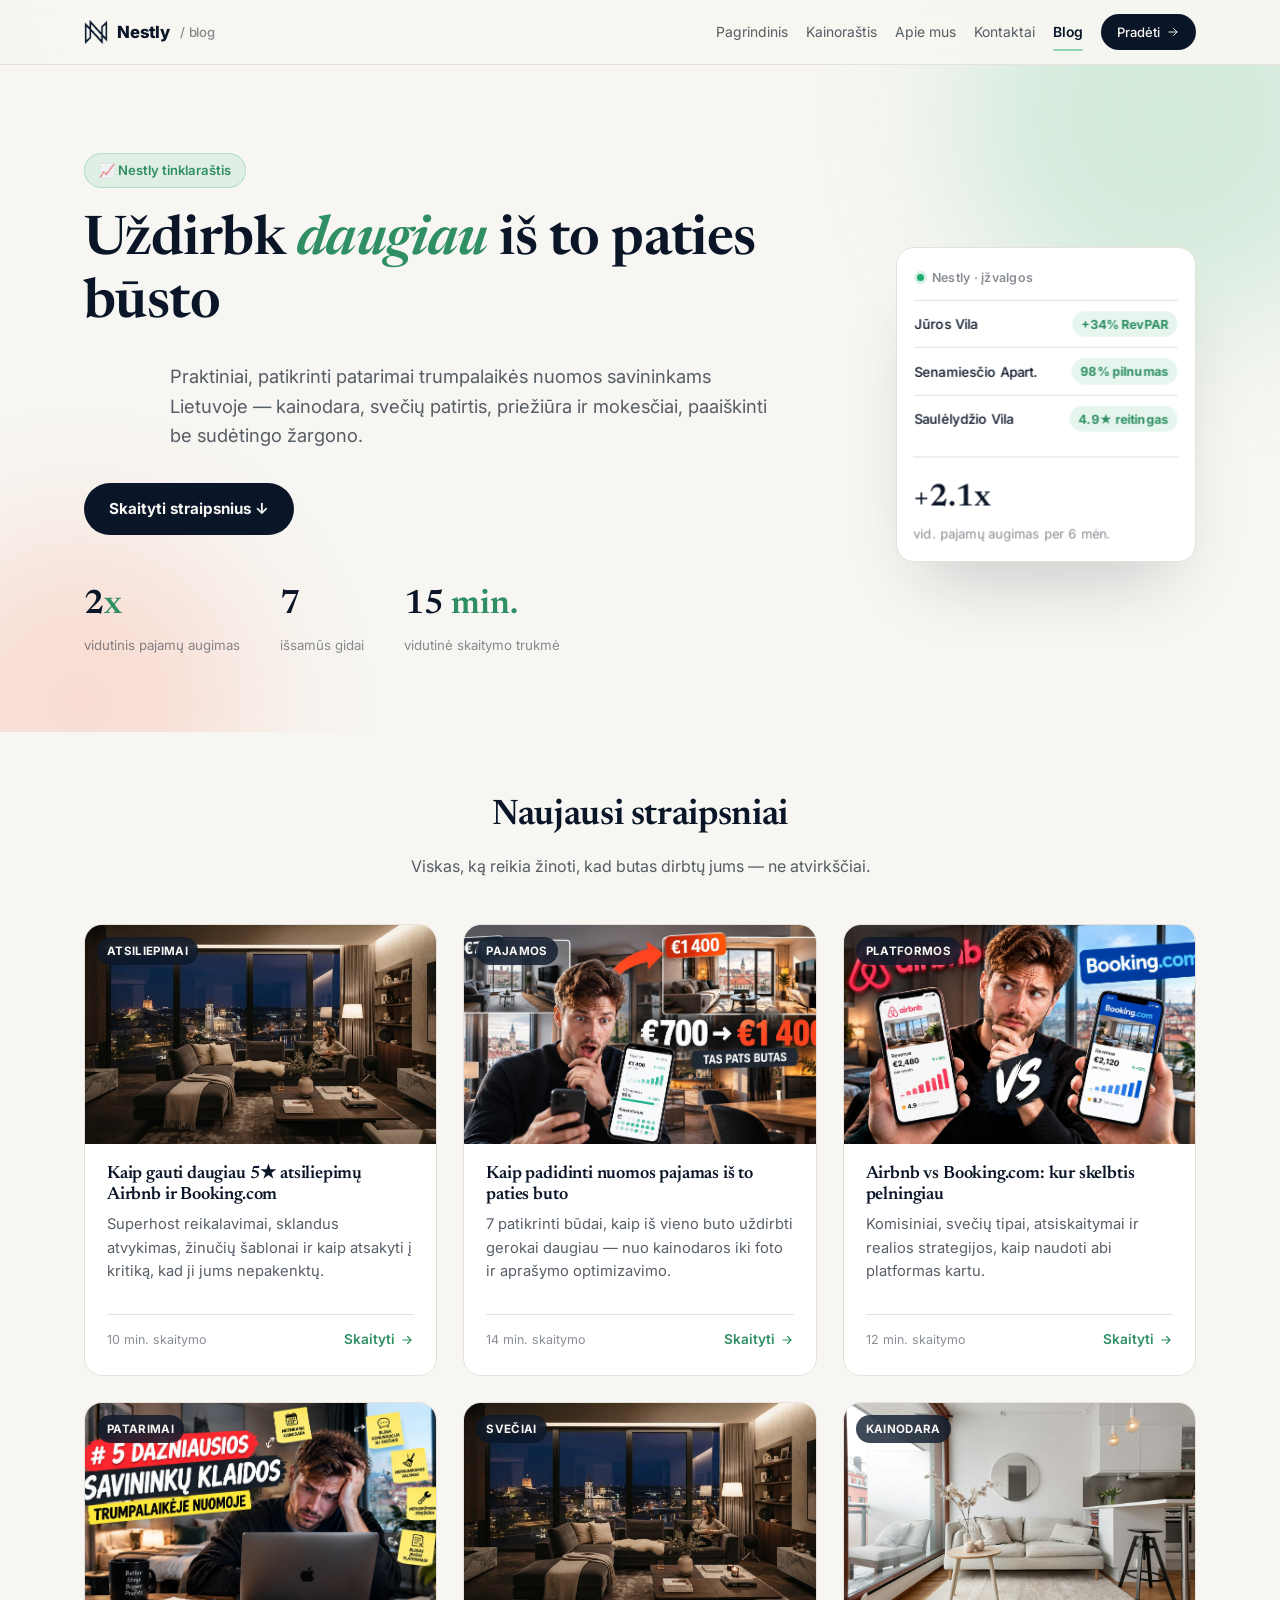
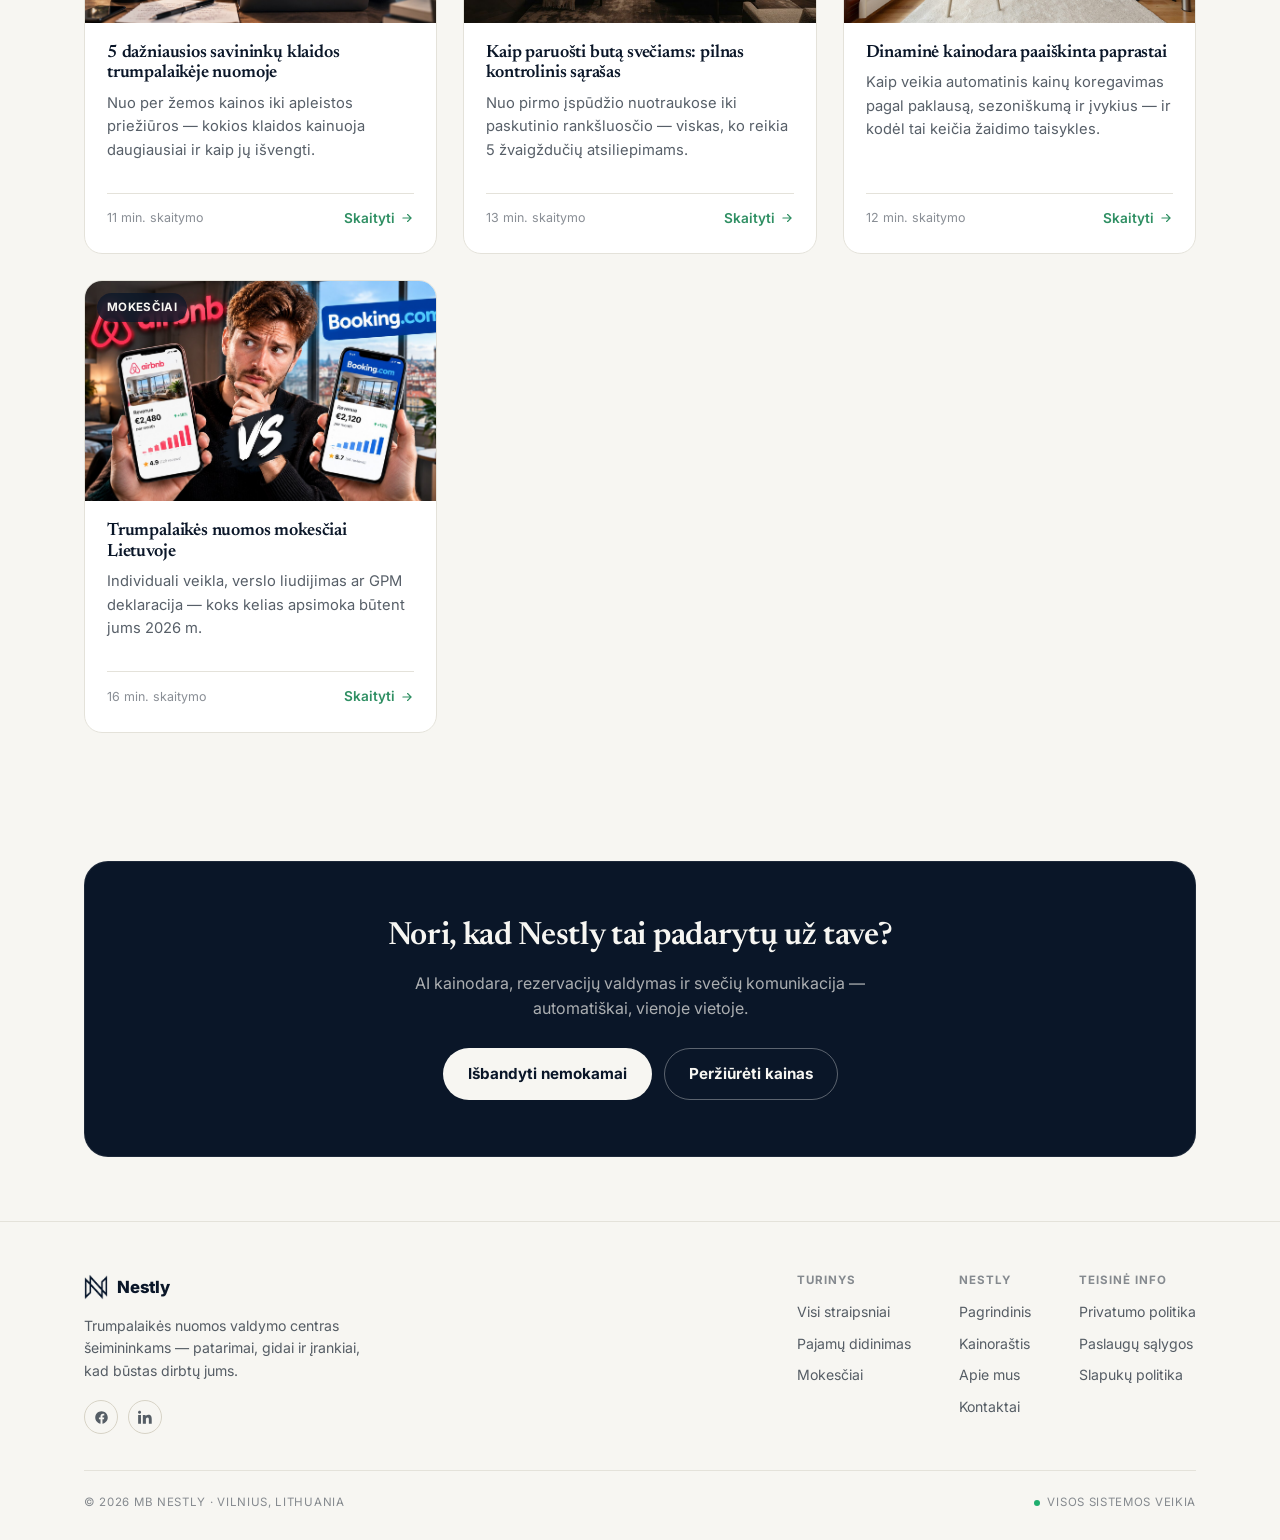
==== commit 29136ef1: "Add files via upload" ====
--- a/index.html
+++ b/index.html
@@ -9,7 +9,7 @@
 <link rel="apple-touch-icon" href="assets/images/apple-touch-icon.png">
 <title>Nestly tinklaraštis — trumpalaikės nuomos valdymo patarimai</title>
 <meta name="description" content="Praktiniai patarimai trumpalaikės nuomos savininkams Lietuvoje — kainodara, svečių patirtis, priežiūra, mokesčiai ir viskas, kas padeda uždirbti daugiau iš to paties būsto.">
-<link rel="canonical" href="https://nestly.lt/blog/">
+<link rel="canonical" href="https://blog.nestly.lt/">
 <meta name="robots" content="index, follow">
 
 <!-- Open Graph -->
@@ -17,12 +17,12 @@
 <meta property="og:site_name" content="Nestly">
 <meta property="og:title" content="Nestly tinklaraštis — trumpalaikės nuomos valdymo patarimai">
 <meta property="og:description" content="Praktiniai patarimai trumpalaikės nuomos savininkams Lietuvoje — kainodara, svečių patirtis, priežiūra ir mokesčiai.">
-<meta property="og:url" content="https://nestly.lt/blog/">
-<meta property="og:image" content="https://nestly.lt/blog/assets/images/cover-pajamos-dashboard.jpg">
+<meta property="og:url" content="https://blog.nestly.lt/">
+<meta property="og:image" content="https://blog.nestly.lt/assets/images/cover-pajamos-dashboard.jpg">
 <meta name="twitter:card" content="summary_large_image">
 <meta name="twitter:title" content="Nestly tinklaraštis — trumpalaikės nuomos valdymo patarimai">
 <meta name="twitter:description" content="Praktiniai patarimai trumpalaikės nuomos savininkams Lietuvoje.">
-<meta name="twitter:image" content="https://nestly.lt/blog/assets/images/cover-pajamos-dashboard.jpg">
+<meta name="twitter:image" content="https://blog.nestly.lt/assets/images/cover-pajamos-dashboard.jpg">
 
 <link rel="stylesheet" href="assets/style.css">
 <script type="application/ld+json">
@@ -30,7 +30,7 @@
   "@context": "https://schema.org",
   "@type": "Blog",
   "name": "Nestly tinklaraštis",
-  "url": "https://nestly.lt/blog/",
+  "url": "https://blog.nestly.lt/",
   "description": "Praktiniai patarimai trumpalaikės nuomos savininkams Lietuvoje.",
   "publisher": {
     "@type": "Organization",
@@ -38,12 +38,13 @@
     "url": "https://nestly.lt/"
   },
   "blogPost": [
-    {"@type":"BlogPosting","headline":"Kaip padidinti nuomos pajamas iš to paties buto","url":"https://nestly.lt/blog/articles/kaip-padidinti-nuomos-pajamas.html"},
-    {"@type":"BlogPosting","headline":"Airbnb vs Booking.com: kur skelbtis pelningiau","url":"https://nestly.lt/blog/articles/airbnb-vs-booking-com.html"},
-    {"@type":"BlogPosting","headline":"5 dažniausios savininkų klaidos trumpalaikėje nuomoje","url":"https://nestly.lt/blog/articles/5-klaidos-savininkams.html"},
-    {"@type":"BlogPosting","headline":"Kaip paruošti butą svečiams: pilnas kontrolinis sąrašas","url":"https://nestly.lt/blog/articles/kaip-paruosti-buta-sveciams.html"},
-    {"@type":"BlogPosting","headline":"Dinaminė kainodara paaiškinta paprastai","url":"https://nestly.lt/blog/articles/dinamine-kainodara-paaiskinta.html"},
-    {"@type":"BlogPosting","headline":"Trumpalaikės nuomos mokesčiai Lietuvoje","url":"https://nestly.lt/blog/articles/trumpalaikes-nuomos-mokesciai-lietuvoje.html"}
+    {"@type":"BlogPosting","headline":"Kaip gauti daugiau 5★ atsiliepimų Airbnb ir Booking.com","url":"https://blog.nestly.lt/articles/kaip-gauti-5-zvaigzduciu-atsiliepimus.html","image":"https://blog.nestly.lt/assets/images/cover-apartment-view.jpg","author":{"@type":"Organization","name":"Nestly"}},
+    {"@type":"BlogPosting","headline":"Kaip padidinti nuomos pajamas iš to paties buto","url":"https://blog.nestly.lt/articles/kaip-padidinti-nuomos-pajamas.html","image":"https://blog.nestly.lt/assets/images/cover-pajamos-dashboard.jpg","author":{"@type":"Organization","name":"Nestly"}},
+    {"@type":"BlogPosting","headline":"Airbnb vs Booking.com: kur skelbtis pelningiau","url":"https://blog.nestly.lt/articles/airbnb-vs-booking-com.html","image":"https://blog.nestly.lt/assets/images/cover-vilnius-aerial.jpg","author":{"@type":"Organization","name":"Nestly"}},
+    {"@type":"BlogPosting","headline":"5 dažniausios savininkų klaidos trumpalaikėje nuomoje","url":"https://blog.nestly.lt/articles/5-klaidos-savininkams.html","image":"https://blog.nestly.lt/assets/images/cover-cleaning.jpg","author":{"@type":"Organization","name":"Nestly"}},
+    {"@type":"BlogPosting","headline":"Kaip paruošti butą svečiams: pilnas kontrolinis sąrašas","url":"https://blog.nestly.lt/articles/kaip-paruosti-buta-sveciams.html","image":"https://blog.nestly.lt/assets/images/cover-apartment-view.jpg","author":{"@type":"Organization","name":"Nestly"}},
+    {"@type":"BlogPosting","headline":"Dinaminė kainodara paaiškinta paprastai","url":"https://blog.nestly.lt/articles/dinamine-kainodara-paaiskinta.html","image":"https://blog.nestly.lt/assets/images/cover-cozy-apartment.jpg","author":{"@type":"Organization","name":"Nestly"}},
+    {"@type":"BlogPosting","headline":"Trumpalaikės nuomos mokesčiai Lietuvoje","url":"https://blog.nestly.lt/articles/trumpalaikes-nuomos-mokesciai-lietuvoje.html","image":"https://blog.nestly.lt/assets/images/cover-vilnius-aerial.jpg","author":{"@type":"Organization","name":"Nestly"}}
   ]
 }
 </script>
@@ -78,7 +79,7 @@
 
       <div class="stats">
         <div class="stat"><div class="num"><span data-count="2" data-decimals="0"><span class="suffix">x</span></span></div><div class="label">vidutinis pajamų augimas</div></div>
-        <div class="stat"><div class="num"><span data-count="6"></span></div><div class="label">išsamūs gidai</div></div>
+        <div class="stat"><div class="num"><span data-count="7"></span></div><div class="label">išsamūs gidai</div></div>
         <div class="stat"><div class="num"><span data-count="15"><span class="suffix"> min.</span></span></div><div class="label">vidutinė skaitymo trukmė</div></div>
       </div>
     </div>
@@ -103,6 +104,15 @@
     </div>
 
     <div class="grid">
+
+      <a class="card" href="articles/kaip-gauti-5-zvaigzduciu-atsiliepimus.html">
+        <div class="thumb"><span class="tag">Atsiliepimai</span><img src="assets/images/cover-apartment-view.jpg" alt="Jaukus nuomojamas butas, paruoštas svečiams" loading="lazy"></div>
+        <div class="body">
+          <h3>Kaip gauti daugiau 5★ atsiliepimų Airbnb ir Booking.com</h3>
+          <p>Superhost reikalavimai, sklandus atvykimas, žinučių šablonai ir kaip atsakyti į kritiką, kad ji jums nepakenktų.</p>
+          <div class="meta"><span>10 min. skaitymo</span><span class="readmore">Skaityti <svg width="14" height="14" viewBox="0 0 24 24" fill="none"><path d="M5 12h14M13 6l6 6-6 6" stroke="currentColor" stroke-width="2" stroke-linecap="round"/></svg></span></div>
+        </div>
+      </a>
 
       <a class="card" href="articles/kaip-padidinti-nuomos-pajamas.html">
         <div class="thumb"><span class="tag">Pajamos</span><img src="assets/images/cover-pajamos-dashboard.jpg" alt="Nestly pajamų valdymo skydelis" loading="lazy"></div>
--- a/assets/style.css
+++ b/assets/style.css
@@ -75,13 +75,22 @@
   border-bottom:1px solid var(--border);
 }
 /* Blur/background lives on a pseudo-element, not on header.site itself —
-   putting backdrop-filter directly on header.site would make it a containing
-   block for its fixed-position mobile nav panel, breaking that panel's
-   viewport-relative positioning. */
+   putting transform/backdrop-filter directly on header.site would make it a
+   containing block for its fixed-position mobile nav panel, breaking that
+   panel's viewport-relative positioning (this exact regression happened once
+   already — keep the compositing hint scoped to ::before, never the header). */
 header.site::before{
   content:"";position:absolute;inset:0;z-index:-1;
   background:rgba(247,246,242,.86);
+  -webkit-backdrop-filter:blur(14px);
   backdrop-filter:blur(14px);
+  /* Forces its own compositing layer — without this, iOS Safari can visibly
+     tear/ghost old content behind a sticky + backdrop-filter element while
+     scrolling (a well-known WebKit rendering bug on this exact combo). Safe
+     here because ::before is not an ancestor of .nav-links. */
+  transform:translateZ(0);
+  -webkit-transform:translateZ(0);
+  will-change:transform;
 }
 .nav{display:flex;align-items:center;justify-content:space-between;padding:14px 24px;max-width:var(--maxw);margin:0 auto}
 .brand{display:flex;align-items:center;gap:9px;font-family:var(--ff-body);font-weight:800;font-size:1.05rem;color:var(--text);letter-spacing:-.01em}
@@ -210,7 +219,8 @@
 .card .thumb img{width:100%;height:100%;object-fit:cover;transition:transform .5s ease}
 .card:hover .thumb img{transform:scale(1.06)}
 .card .tag{
-  position:absolute;top:12px;left:12px;background:rgba(10,22,40,.78);backdrop-filter:blur(6px);
+  position:absolute;top:12px;left:12px;background:rgba(10,22,40,.78);
+  -webkit-backdrop-filter:blur(6px);backdrop-filter:blur(6px);
   color:var(--ink-cream);font-size:.72rem;font-weight:700;letter-spacing:.03em;text-transform:uppercase;
   padding:5px 10px;border-radius:999px;
 }
@@ -270,7 +280,7 @@
 /* ==========================================================================
    Article page
    ========================================================================== */
-.article-hero{position:relative;padding:52px 0 0}
+.article-hero{position:relative;padding-top:52px}
 .breadcrumb{font-size:.85rem;color:var(--text-dimmer);margin-bottom:18px;display:flex;gap:8px;flex-wrap:wrap}
 .breadcrumb a:hover{color:var(--accent)}
 .article-hero h1{font-size:clamp(1.9rem,4.2vw,2.7rem);max-width:820px}
@@ -279,7 +289,7 @@
 .cover{border-radius:var(--radius);overflow:hidden;aspect-ratio:16/8;margin-bottom:8px;border:1px solid var(--border)}
 .cover img{width:100%;height:100%;object-fit:cover}
 
-.article-layout{display:grid;grid-template-columns:220px minmax(0,1fr);gap:56px;padding:48px 0 80px;align-items:start}
+.article-layout{display:grid;grid-template-columns:220px minmax(0,1fr);gap:56px;padding-top:48px;padding-bottom:80px;align-items:start}
 @media (max-width:920px){.article-layout{grid-template-columns:minmax(0,1fr)}}
 
 .toc{position:sticky;top:88px}
